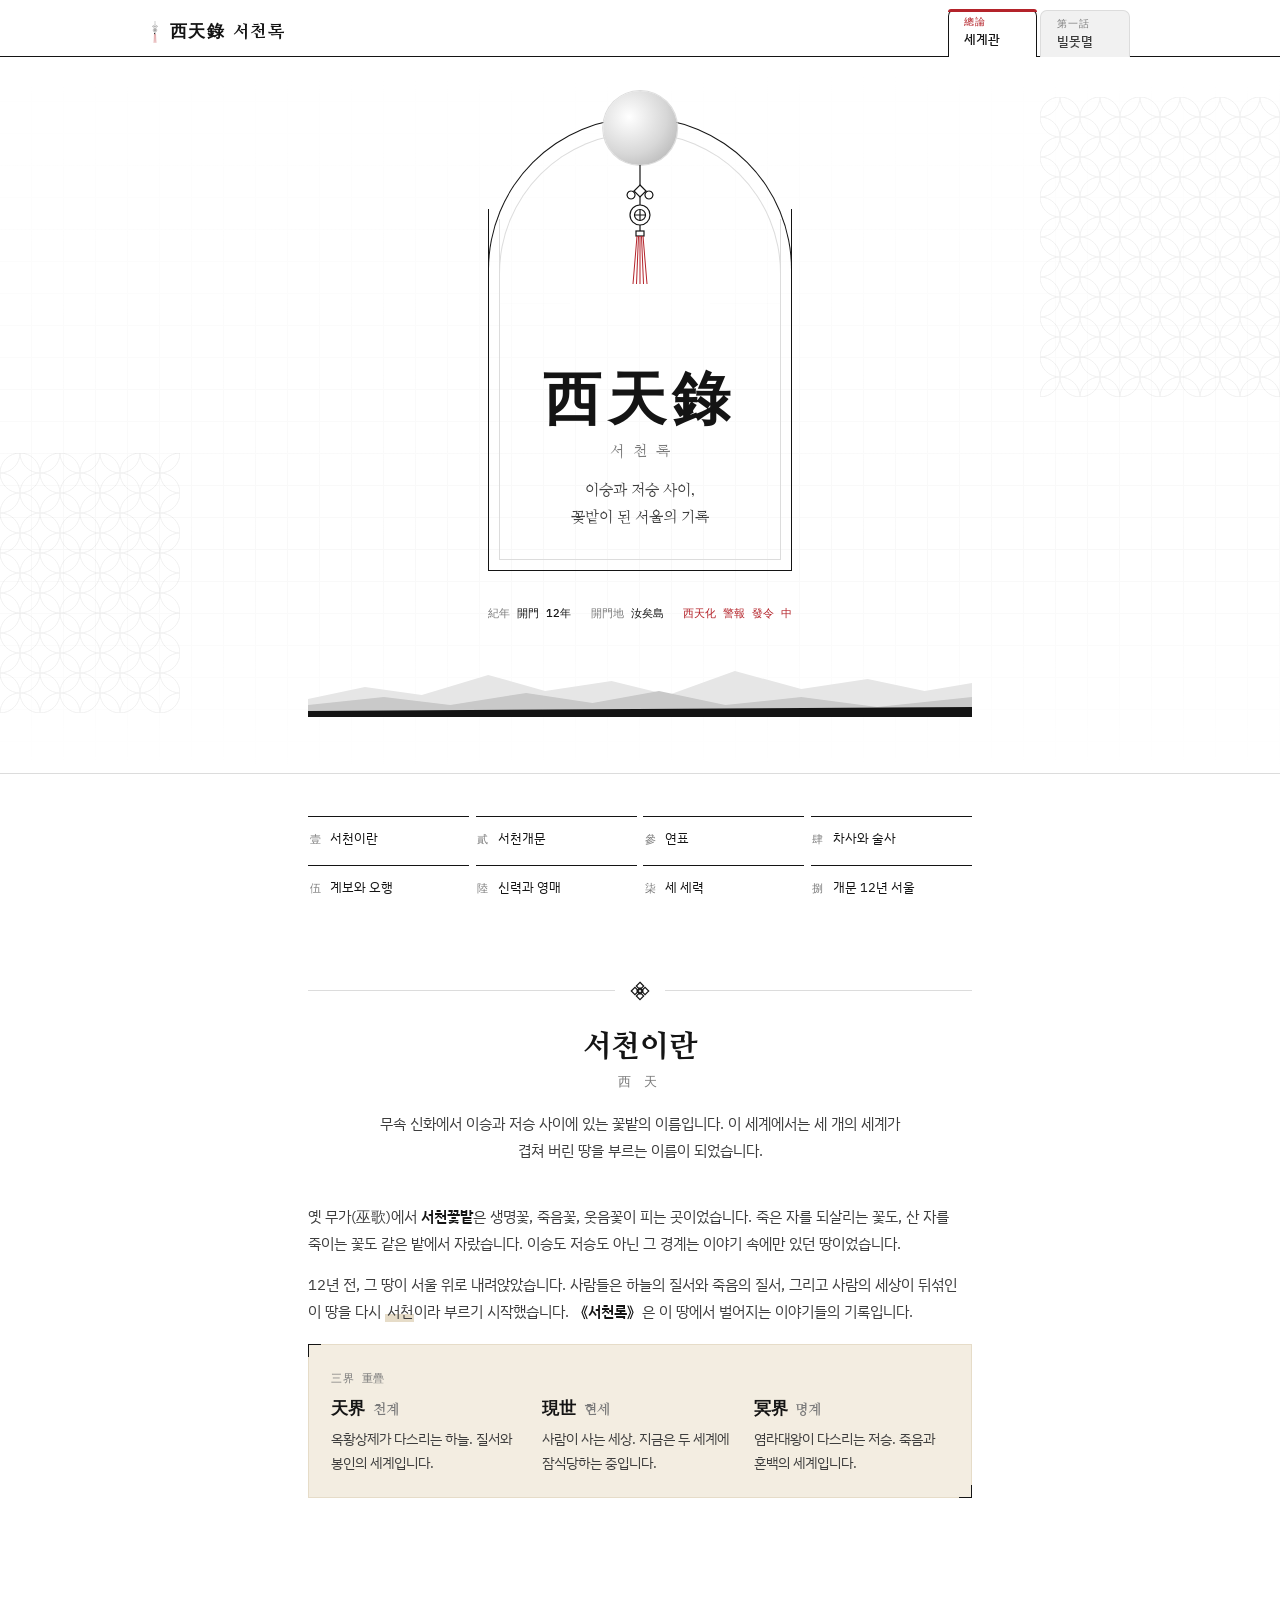
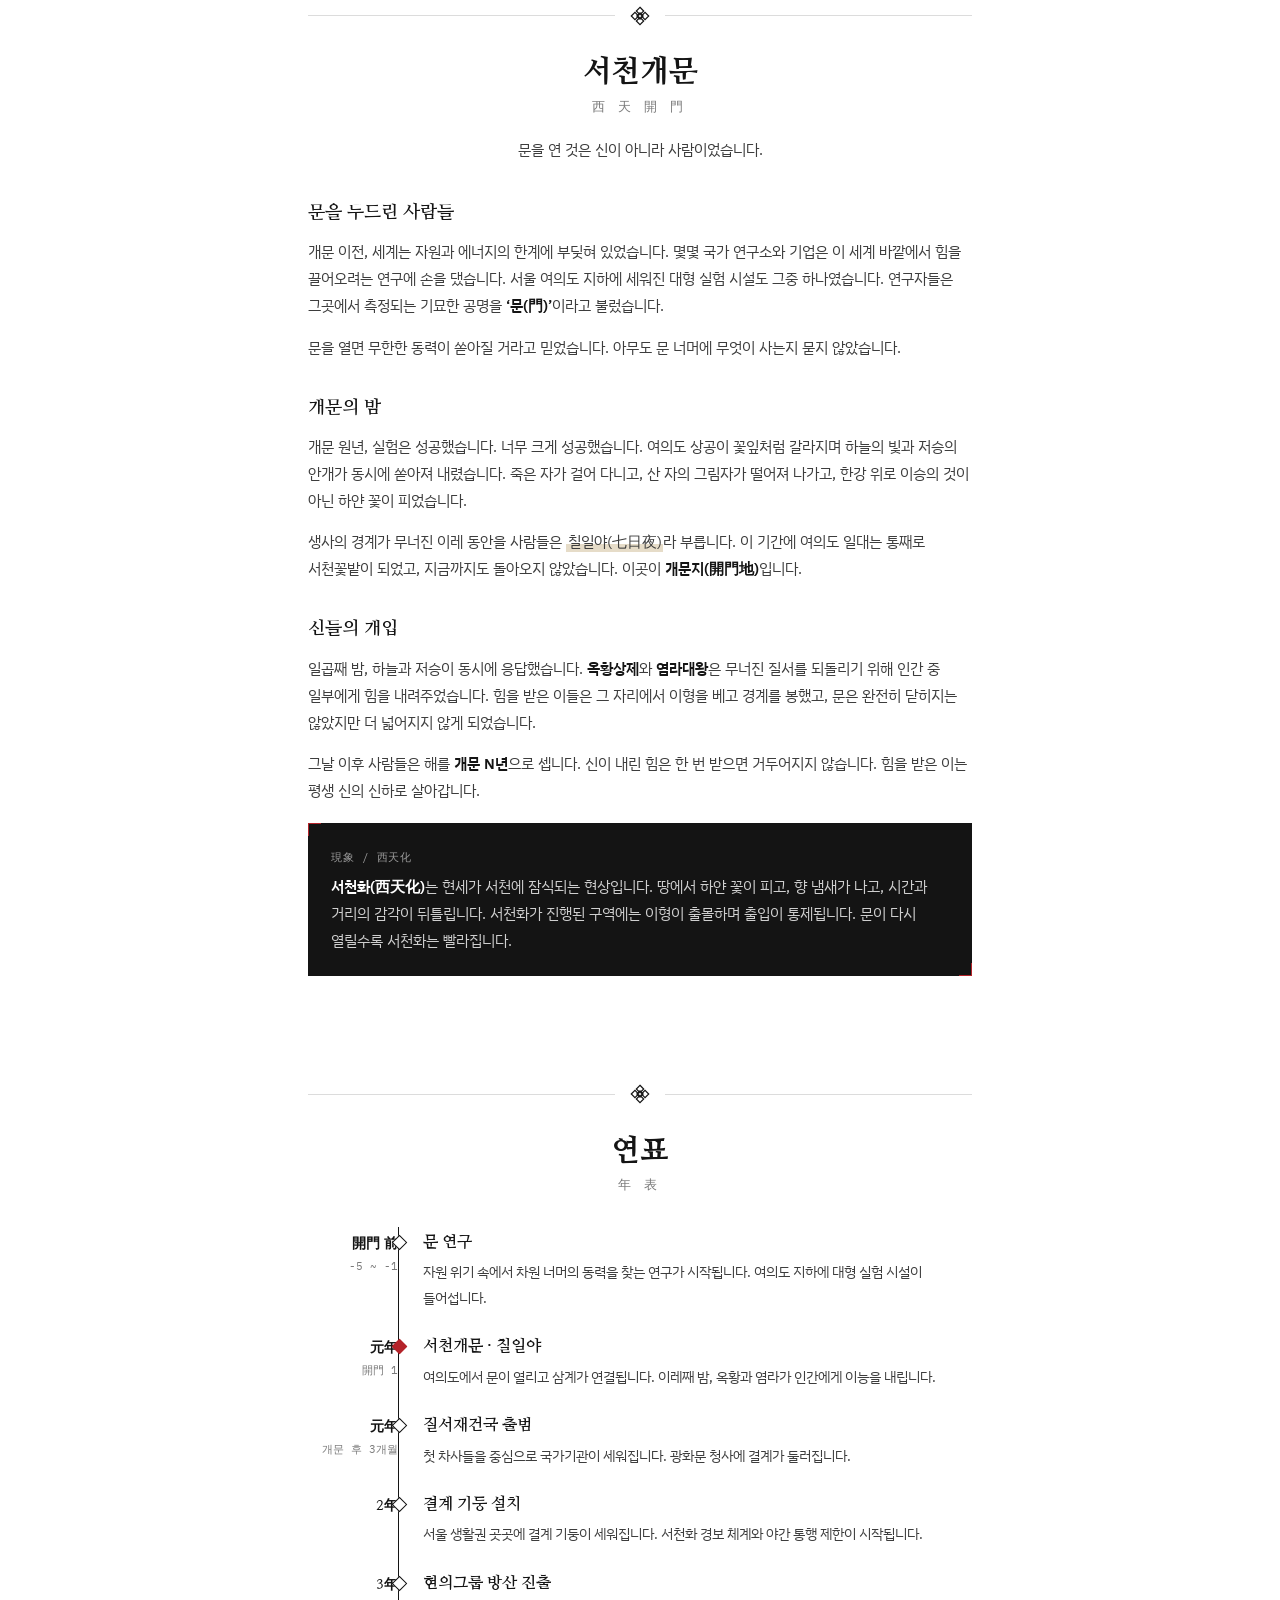
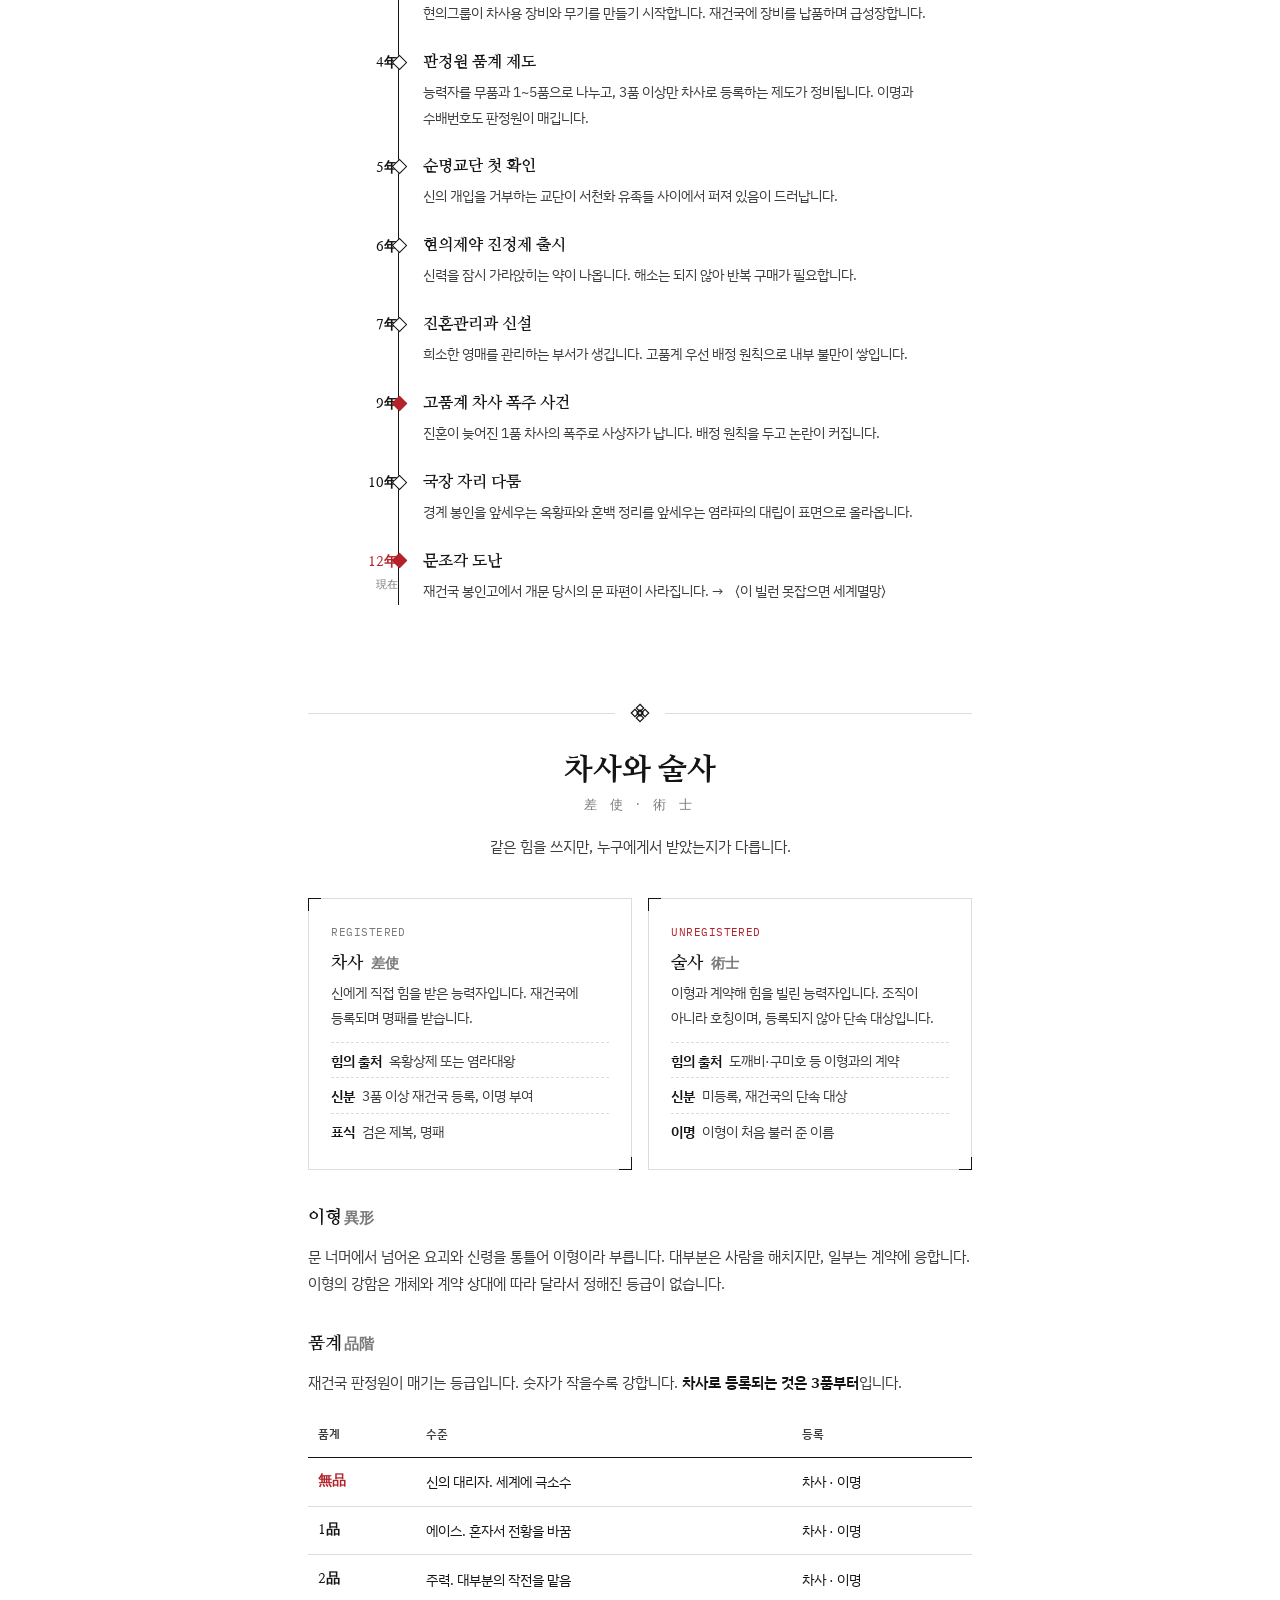
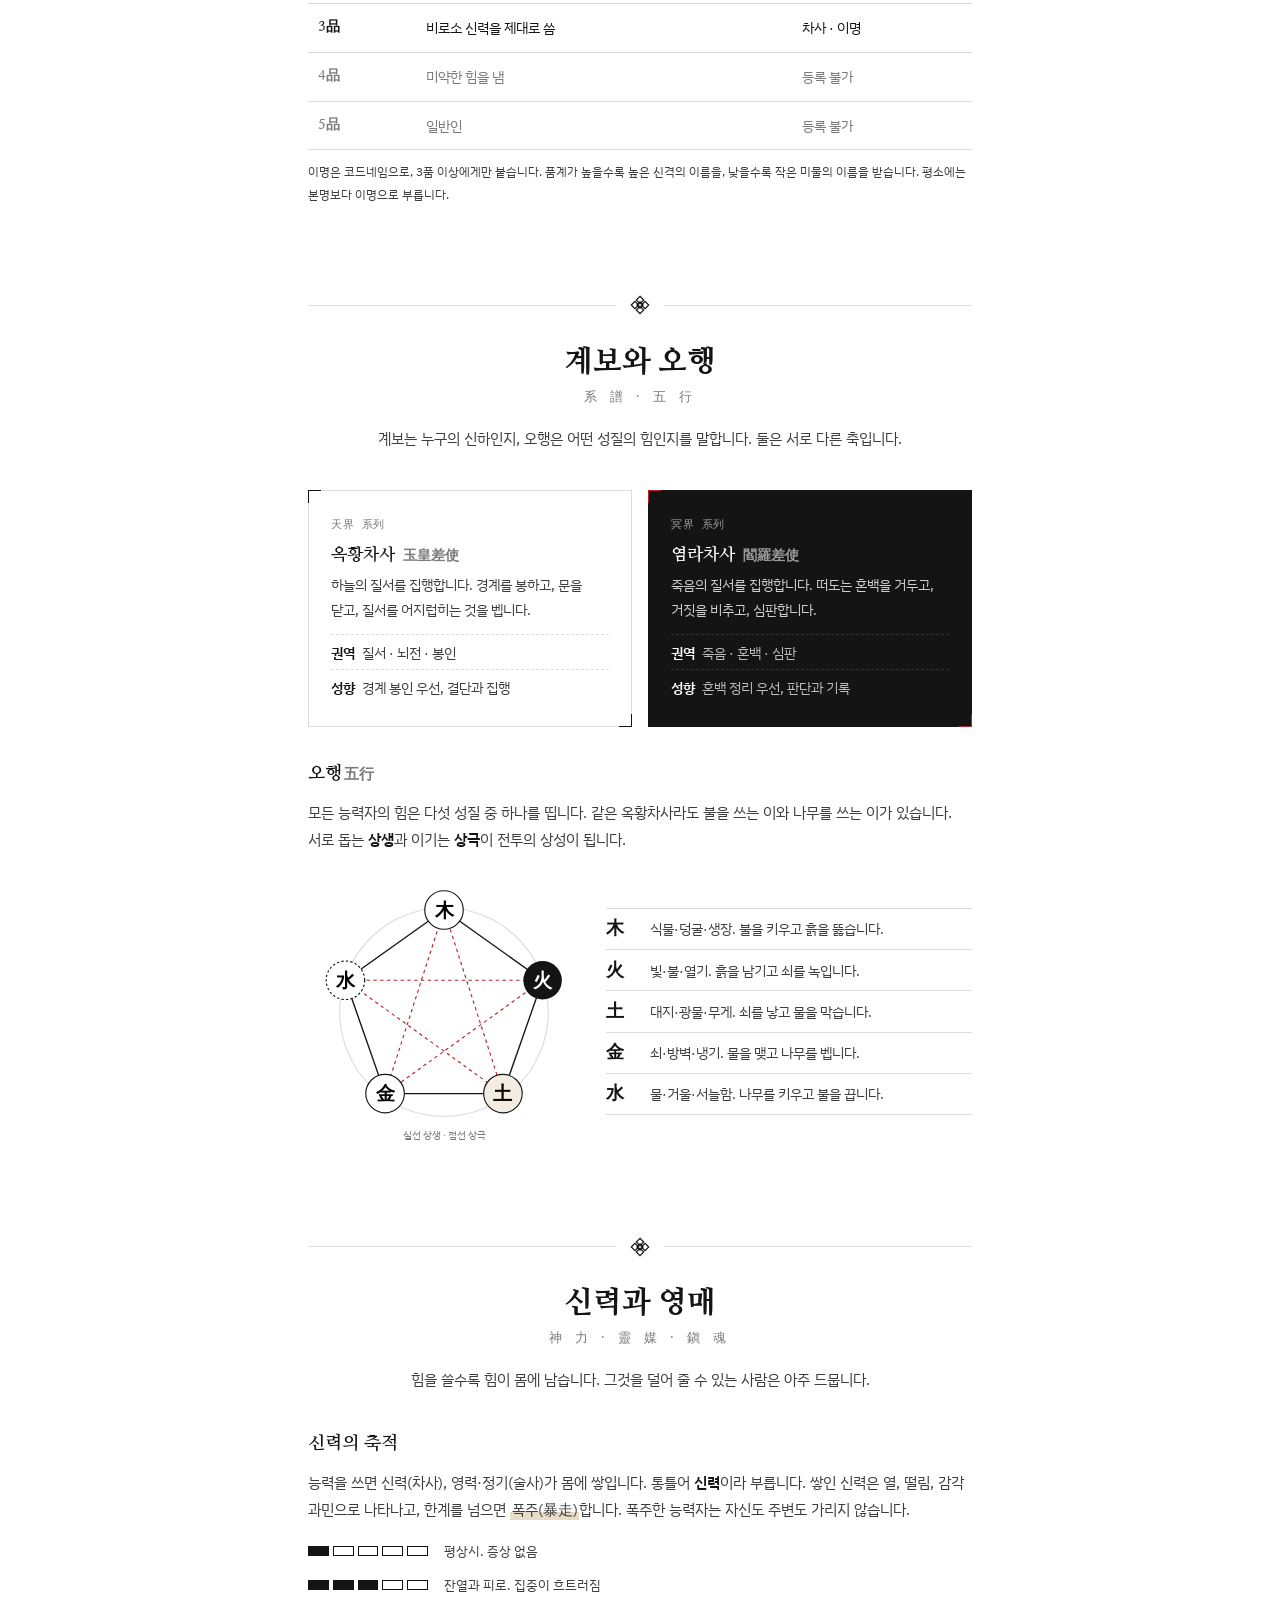
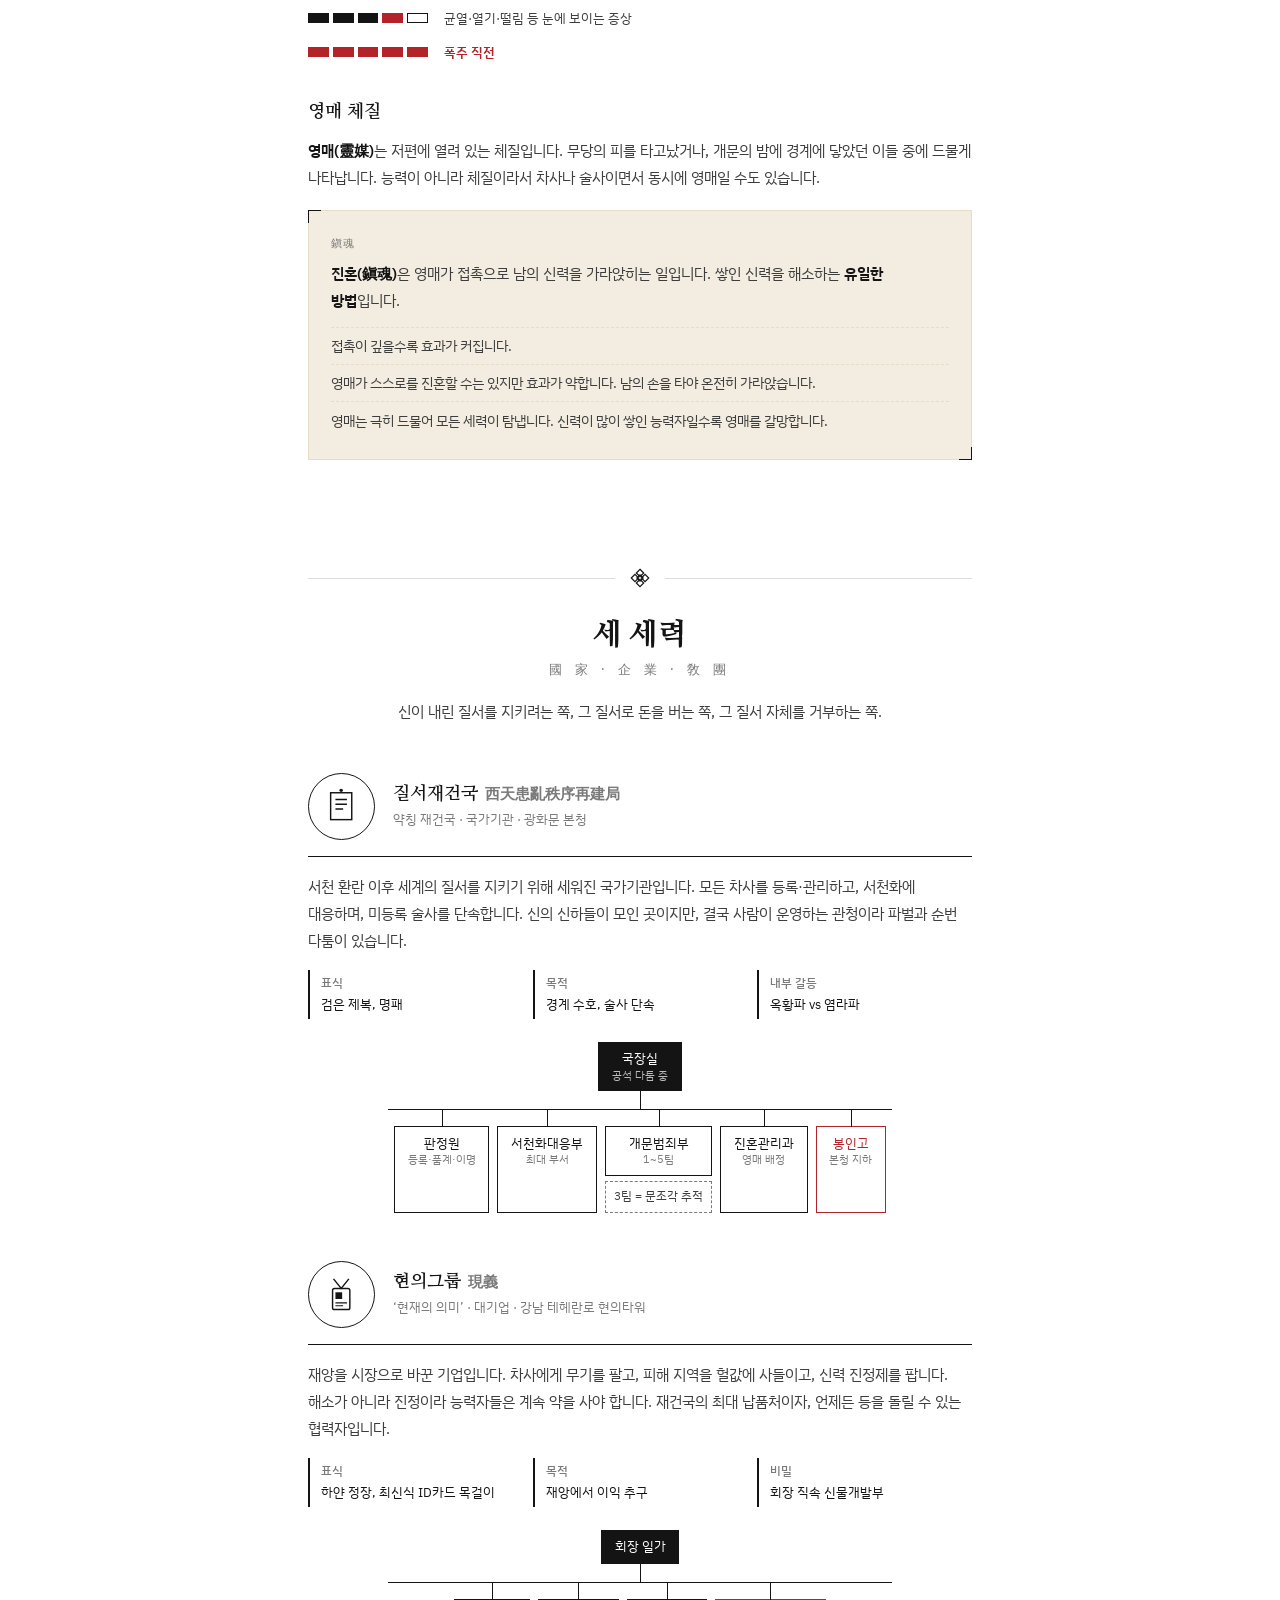
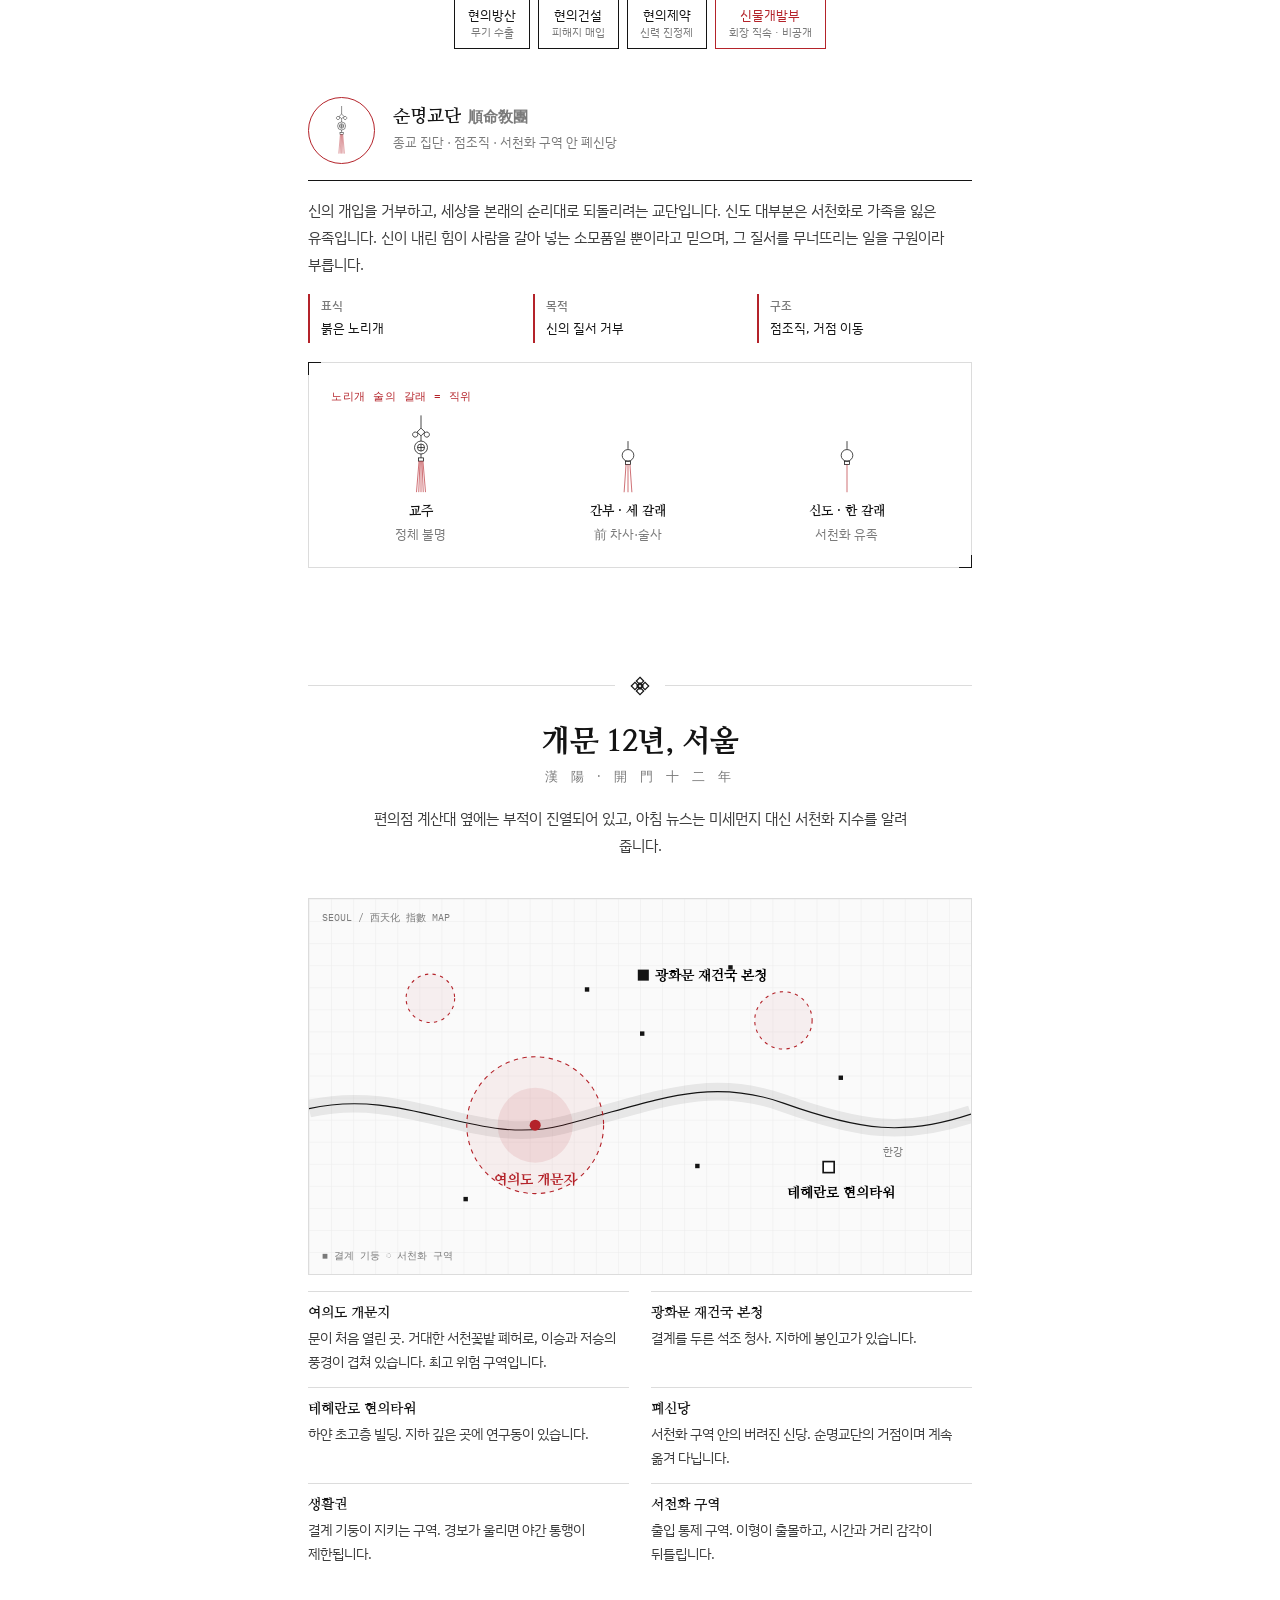
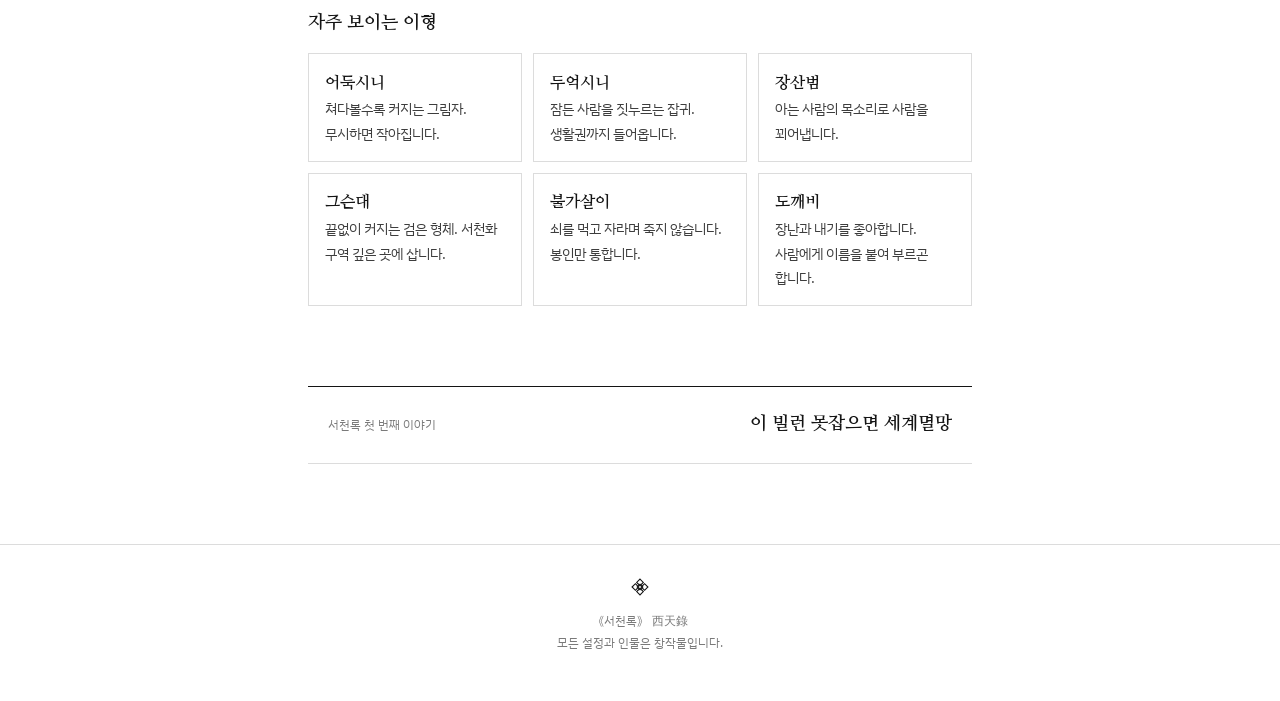
==== index.html @ 6a6efa3e "Add files via upload" ====
<!DOCTYPE html>
<html lang="ko">
<head>
<meta charset="utf-8">
<meta name="viewport" content="width=device-width, initial-scale=1, viewport-fit=cover">
<title>서천록 西天錄 · 이 빌런 못잡으면 세계멸망</title>
<meta name="description" content="서천록 시리즈 세계관과 첫 이야기 〈이 빌런 못잡으면 세계멸망〉 안내 페이지">
<link rel="preconnect" href="https://fonts.googleapis.com">
<link rel="preconnect" href="https://fonts.gstatic.com" crossorigin>
<link href="https://fonts.googleapis.com/css2?family=Nanum+Myeongjo:wght@400;700;800&family=IBM+Plex+Sans+KR:wght@300;400;500;600&family=IBM+Plex+Mono:wght@400;500&display=swap" rel="stylesheet">
<link rel="stylesheet" href="css/style.css">
</head>
<body>

<!-- 재사용 심볼 -->
<svg width="0" height="0" style="position:absolute" aria-hidden="true">
  <defs>
    <!-- 매듭 (도래매듭 변형) -->
    <symbol id="knot" viewBox="0 0 24 24">
      <g fill="none" stroke="currentColor" stroke-width="1.3">
        <path d="M12 2.5 L16 6.5 L12 10.5 L8 6.5 Z"/>
        <path d="M12 13.5 L16 17.5 L12 21.5 L8 17.5 Z"/>
        <path d="M2.5 12 L6.5 8 L10.5 12 L6.5 16 Z"/>
        <path d="M13.5 12 L17.5 8 L21.5 12 L17.5 16 Z"/>
        <rect x="9.6" y="9.6" width="4.8" height="4.8" transform="rotate(45 12 12)"/>
      </g>
    </symbol>
    <!-- 노리개: 끈-매듭-패물-술 -->
    <symbol id="norigae" viewBox="0 0 34 120">
      <g fill="none" stroke="currentColor" stroke-width="1.2">
        <line x1="17" y1="0" x2="17" y2="20"/>
        <path d="M17 20 L23 26 L17 32 L11 26 Z"/>
        <path d="M17 26 m-9 0 a4 4 0 1 0 0.1 0" />
        <path d="M17 26 m9 0 a4 4 0 1 1 -0.1 0" />
        <line x1="17" y1="32" x2="17" y2="40"/>
        <circle cx="17" cy="50" r="10"/>
        <circle cx="17" cy="50" r="5.5"/>
        <path d="M17 44.5 v11 M11.5 50 h11"/>
        <line x1="17" y1="60" x2="17" y2="66"/>
        <rect x="13" y="66" width="8" height="5"/>
      </g>
      <g stroke="#b4232a" stroke-width="1">
        <line x1="14" y1="71" x2="10" y2="119"/>
        <line x1="15.5" y1="71" x2="13.5" y2="119"/>
        <line x1="17" y1="71" x2="17" y2="119"/>
        <line x1="18.5" y1="71" x2="20.5" y2="119"/>
        <line x1="20" y1="71" x2="24" y2="119"/>
      </g>
    </symbol>
    <!-- 칠보문 -->
    <pattern id="chilbo" width="40" height="40" patternUnits="userSpaceOnUse">
      <g fill="none" stroke="currentColor" stroke-width="1">
        <circle cx="0" cy="0" r="20"/><circle cx="40" cy="0" r="20"/>
        <circle cx="0" cy="40" r="20"/><circle cx="40" cy="40" r="20"/>
        <circle cx="20" cy="20" r="20"/>
      </g>
    </pattern>
  </defs>
</svg>

<header class="top">
  <div class="top-in">
    <a class="brand" href="#world"><svg aria-hidden="true"><use href="#norigae"/></svg>西天錄 <span>서천록</span></a>
    <div class="tabbar" id="tabbar">
      <button type="button" class="tab-arrow ta-prev" aria-label="이전 탭 보기"></button>
      <nav class="tabs" id="tabs" aria-label="페이지"><!-- 페이지의 data-tab 속성으로 자동 생성 --></nav>
      <button type="button" class="tab-arrow ta-next" aria-label="다음 탭 보기"></button>
    </div>
  </div>
</header>

<!--
  ▣ 새 작품 페이지 추가 방법
  1. 아래 <main class="page"> 하나를 통째로 복사해 마지막 </main> 뒤에 붙입니다.
  2. data-tab=영문 짧은 이름(주소 #뒤에 붙음), data-label=탭 제목, data-kicker=탭 위 작은 글씨, data-title=브라우저 탭 제목
  3. 그 안의 섹션 id는 다른 페이지와 겹치지 않게 짓습니다. (예: 두 번째 작품이면 d-case, d-cast …)
  탭 버튼과 이동은 자동으로 만들어집니다. 탭이 많아지면 가로로 밀어서 볼 수 있습니다.
-->

<!-- ═════════════════════ 1. 서천록 세계관 ═════════════════════ -->
<main id="page-world" class="page" data-tab="world" data-label="세계관" data-kicker="總論" data-title="서천록 西天錄 · 세계관">

<div class="hero">
  <svg class="motif" style="right:-60px;top:40px;width:300px;height:300px" aria-hidden="true"><rect width="300" height="300" fill="url(#chilbo)"/></svg>
  <svg class="motif" style="left:-80px;bottom:60px;width:260px;height:260px" aria-hidden="true"><rect width="260" height="260" fill="url(#chilbo)"/></svg>
  <div class="hero-in">
    <div class="arch-wrap">
      <div class="arch">
        <div class="arch-inner" aria-hidden="true"></div>
        <div class="moon" aria-hidden="true"></div>
        <svg class="norigae-hang" aria-hidden="true"><use href="#norigae"/></svg>
        <h1>西天錄<small>서천록</small></h1>
        <p class="sub">이승과 저승 사이,<br>꽃밭이 된 서울의 기록</p>
      </div>
    </div>
    <div class="readout" aria-label="현재 상태">
      <span>紀年 <b>開門 12年</b></span>
      <span>開門地 <b>汝矣島</b></span>
      <span class="warn">西天化 警報 發令 中</span>
    </div>
    <svg class="mount" viewBox="0 0 700 56" preserveAspectRatio="none" aria-hidden="true">
      <path d="M0 56 L0 38 L60 26 L120 34 L190 14 L250 30 L320 20 L380 34 L450 10 L520 28 L590 18 L650 30 L700 22 L700 56 Z" fill="#e6e6e6"/>
      <path d="M0 56 L0 44 L80 36 L150 44 L230 32 L300 42 L370 30 L440 44 L520 36 L600 46 L700 36 L700 56 Z" fill="#c9c9c9"/>
      <path d="M0 56 L0 50 L700 46 L700 56 Z" fill="#141414"/>
    </svg>
  </div>
</div>

<div class="wrap">
  <nav class="toc" aria-label="세계관 목차">
    <a href="#w-seocheon"><span>壹</span>서천이란</a>
    <a href="#w-gaemun"><span>貳</span>서천개문</a>
    <a href="#w-timeline"><span>參</span>연표</a>
    <a href="#w-power"><span>肆</span>차사와 술사</a>
    <a href="#w-line"><span>伍</span>계보와 오행</a>
    <a href="#w-medium"><span>陸</span>신력과 영매</a>
    <a href="#w-faction"><span>柒</span>세 세력</a>
    <a href="#w-seoul"><span>捌</span>개문 12년 서울</a>
  </nav>

  <!-- 서천 -->
  <section class="blk prose" id="w-seocheon">
    <div class="knot"><svg aria-hidden="true"><use href="#knot"/></svg></div>
    <h2>서천이란<span class="han">西 天</span></h2>
    <p class="lead">무속 신화에서 이승과 저승 사이에 있는 꽃밭의 이름입니다. 이 세계에서는 세 개의 세계가 겹쳐 버린 땅을 부르는 이름이 되었습니다.</p>
    <p>옛 무가(巫歌)에서 <strong>서천꽃밭</strong>은 생명꽃, 죽음꽃, 웃음꽃이 피는 곳이었습니다. 죽은 자를 되살리는 꽃도, 산 자를 죽이는 꽃도 같은 밭에서 자랐습니다. 이승도 저승도 아닌 그 경계는 이야기 속에만 있던 땅이었습니다.</p>
    <p>12년 전, 그 땅이 서울 위로 내려앉았습니다. 사람들은 하늘의 질서와 죽음의 질서, 그리고 사람의 세상이 뒤섞인 이 땅을 다시 <mark>서천</mark>이라 부르기 시작했습니다. <strong>《서천록》</strong>은 이 땅에서 벌어지는 이야기들의 기록입니다.</p>

    <div class="panel ivory">
      <span class="tag">三界 重疊</span>
      <div class="duo" style="grid-template-columns:repeat(3,minmax(0,1fr));margin-top:.4rem">
        <div><h4>天界 <span class="han-s">천계</span></h4><p style="font-size:.85rem">옥황상제가 다스리는 하늘. 질서와 봉인의 세계입니다.</p></div>
        <div><h4>現世 <span class="han-s">현세</span></h4><p style="font-size:.85rem">사람이 사는 세상. 지금은 두 세계에 잠식당하는 중입니다.</p></div>
        <div><h4>冥界 <span class="han-s">명계</span></h4><p style="font-size:.85rem">염라대왕이 다스리는 저승. 죽음과 혼백의 세계입니다.</p></div>
      </div>
    </div>
  </section>

  <!-- 서천개문 -->
  <section class="blk prose" id="w-gaemun">
    <div class="knot"><svg aria-hidden="true"><use href="#knot"/></svg></div>
    <h2>서천개문<span class="han">西 天 開 門</span></h2>
    <p class="lead">문을 연 것은 신이 아니라 사람이었습니다.</p>

    <h3>문을 두드린 사람들</h3>
    <p>개문 이전, 세계는 자원과 에너지의 한계에 부딪혀 있었습니다. 몇몇 국가 연구소와 기업은 이 세계 바깥에서 힘을 끌어오려는 연구에 손을 댔습니다. 서울 여의도 지하에 세워진 대형 실험 시설도 그중 하나였습니다. 연구자들은 그곳에서 측정되는 기묘한 공명을 <strong>‘문(門)’</strong>이라고 불렀습니다.</p>
    <p>문을 열면 무한한 동력이 쏟아질 거라고 믿었습니다. 아무도 문 너머에 무엇이 사는지 묻지 않았습니다.</p>

    <h3>개문의 밤</h3>
    <p>개문 원년, 실험은 성공했습니다. 너무 크게 성공했습니다. 여의도 상공이 꽃잎처럼 갈라지며 하늘의 빛과 저승의 안개가 동시에 쏟아져 내렸습니다. 죽은 자가 걸어 다니고, 산 자의 그림자가 떨어져 나가고, 한강 위로 이승의 것이 아닌 하얀 꽃이 피었습니다.</p>
    <p>생사의 경계가 무너진 이레 동안을 사람들은 <mark>칠일야(七日夜)</mark>라 부릅니다. 이 기간에 여의도 일대는 통째로 서천꽃밭이 되었고, 지금까지도 돌아오지 않았습니다. 이곳이 <strong>개문지(開門地)</strong>입니다.</p>

    <h3>신들의 개입</h3>
    <p>일곱째 밤, 하늘과 저승이 동시에 응답했습니다. <strong>옥황상제</strong>와 <strong>염라대왕</strong>은 무너진 질서를 되돌리기 위해 인간 중 일부에게 힘을 내려주었습니다. 힘을 받은 이들은 그 자리에서 이형을 베고 경계를 봉했고, 문은 완전히 닫히지는 않았지만 더 넓어지지 않게 되었습니다.</p>
    <p>그날 이후 사람들은 해를 <strong>개문 N년</strong>으로 셉니다. 신이 내린 힘은 한 번 받으면 거두어지지 않습니다. 힘을 받은 이는 평생 신의 신하로 살아갑니다.</p>

    <div class="panel dark">
      <span class="tag">現象 / 西天化</span>
      <p><strong>서천화(西天化)</strong>는 현세가 서천에 잠식되는 현상입니다. 땅에서 하얀 꽃이 피고, 향 냄새가 나고, 시간과 거리의 감각이 뒤틀립니다. 서천화가 진행된 구역에는 이형이 출몰하며 출입이 통제됩니다. 문이 다시 열릴수록 서천화는 빨라집니다.</p>
    </div>
  </section>

  <!-- 연표 -->
  <section class="blk" id="w-timeline">
    <div class="knot"><svg aria-hidden="true"><use href="#knot"/></svg></div>
    <h2>연표<span class="han">年 表</span></h2>
    <ol class="tl">
      <li><div class="yr">開門 前<small>-5 ~ -1</small></div><div class="ev"><strong>문 연구</strong><p>자원 위기 속에서 차원 너머의 동력을 찾는 연구가 시작됩니다. 여의도 지하에 대형 실험 시설이 들어섭니다.</p></div></li>
      <li class="hot"><div class="yr">元年<small>開門 1</small></div><div class="ev"><strong>서천개문 · 칠일야</strong><p>여의도에서 문이 열리고 삼계가 연결됩니다. 이레째 밤, 옥황과 염라가 인간에게 이능을 내립니다.</p></div></li>
      <li><div class="yr">元年<small>개문 후 3개월</small></div><div class="ev"><strong>질서재건국 출범</strong><p>첫 차사들을 중심으로 국가기관이 세워집니다. 광화문 청사에 결계가 둘러집니다.</p></div></li>
      <li><div class="yr">2年</div><div class="ev"><strong>결계 기둥 설치</strong><p>서울 생활권 곳곳에 결계 기둥이 세워집니다. 서천화 경보 체계와 야간 통행 제한이 시작됩니다.</p></div></li>
      <li><div class="yr">3年</div><div class="ev"><strong>현의그룹 방산 진출</strong><p>현의그룹이 차사용 장비와 무기를 만들기 시작합니다. 재건국에 장비를 납품하며 급성장합니다.</p></div></li>
      <li><div class="yr">4年</div><div class="ev"><strong>판정원 품계 제도</strong><p>능력자를 무품과 1~5품으로 나누고, 3품 이상만 차사로 등록하는 제도가 정비됩니다. 이명과 수배번호도 판정원이 매깁니다.</p></div></li>
      <li><div class="yr">5年</div><div class="ev"><strong>순명교단 첫 확인</strong><p>신의 개입을 거부하는 교단이 서천화 유족들 사이에서 퍼져 있음이 드러납니다.</p></div></li>
      <li><div class="yr">6年</div><div class="ev"><strong>현의제약 진정제 출시</strong><p>신력을 잠시 가라앉히는 약이 나옵니다. 해소는 되지 않아 반복 구매가 필요합니다.</p></div></li>
      <li><div class="yr">7年</div><div class="ev"><strong>진혼관리과 신설</strong><p>희소한 영매를 관리하는 부서가 생깁니다. 고품계 우선 배정 원칙으로 내부 불만이 쌓입니다.</p></div></li>
      <li class="hot"><div class="yr">9年</div><div class="ev"><strong>고품계 차사 폭주 사건</strong><p>진혼이 늦어진 1품 차사의 폭주로 사상자가 납니다. 배정 원칙을 두고 논란이 커집니다.</p></div></li>
      <li><div class="yr">10年</div><div class="ev"><strong>국장 자리 다툼</strong><p>경계 봉인을 앞세우는 옥황파와 혼백 정리를 앞세우는 염라파의 대립이 표면으로 올라옵니다.</p></div></li>
      <li class="hot now"><div class="yr">12年<small>現在</small></div><div class="ev"><strong>문조각 도난</strong><p>재건국 봉인고에서 개문 당시의 문 파편이 사라집니다. → 〈이 빌런 못잡으면 세계멸망〉</p></div></li>
    </ol>
  </section>

  <!-- 차사와 술사 -->
  <section class="blk prose" id="w-power">
    <div class="knot"><svg aria-hidden="true"><use href="#knot"/></svg></div>
    <h2>차사와 술사<span class="han">差 使 · 術 士</span></h2>
    <p class="lead">같은 힘을 쓰지만, 누구에게서 받았는지가 다릅니다.</p>

    <div class="duo">
      <div class="panel">
        <span class="tag">REGISTERED</span>
        <h4>차사 <span class="han-s">差使</span></h4>
        <p style="font-size:.86rem">신에게 직접 힘을 받은 능력자입니다. 재건국에 등록되며 명패를 받습니다.</p>
        <ul>
          <li><b>힘의 출처</b>옥황상제 또는 염라대왕</li>
          <li><b>신분</b>3품 이상 재건국 등록, 이명 부여</li>
          <li><b>표식</b>검은 제복, 명패</li>
        </ul>
      </div>
      <div class="panel">
        <span class="tag" style="color:var(--red)">UNREGISTERED</span>
        <h4>술사 <span class="han-s">術士</span></h4>
        <p style="font-size:.86rem">이형과 계약해 힘을 빌린 능력자입니다. 조직이 아니라 호칭이며, 등록되지 않아 단속 대상입니다.</p>
        <ul>
          <li><b>힘의 출처</b>도깨비·구미호 등 이형과의 계약</li>
          <li><b>신분</b>미등록, 재건국의 단속 대상</li>
          <li><b>이명</b>이형이 처음 불러 준 이름</li>
        </ul>
      </div>
    </div>

    <h3>이형<span class="han-s">異形</span></h3>
    <p>문 너머에서 넘어온 요괴와 신령을 통틀어 이형이라 부릅니다. 대부분은 사람을 해치지만, 일부는 계약에 응합니다. 이형의 강함은 개체와 계약 상대에 따라 달라서 정해진 등급이 없습니다.</p>

    <h3>품계<span class="han-s">品階</span></h3>
    <p>재건국 판정원이 매기는 등급입니다. 숫자가 작을수록 강합니다. <strong>차사로 등록되는 것은 3품부터</strong>입니다.</p>
    <table class="tbl">
      <thead><tr><th>품계</th><th>수준</th><th>등록</th></tr></thead>
      <tbody>
        <tr class="top-rank"><td>無品</td><td>신의 대리자. 세계에 극소수</td><td>차사 · 이명</td></tr>
        <tr><td>1品</td><td>에이스. 혼자서 전황을 바꿈</td><td>차사 · 이명</td></tr>
        <tr><td>2品</td><td>주력. 대부분의 작전을 맡음</td><td>차사 · 이명</td></tr>
        <tr><td>3品</td><td>비로소 신력을 제대로 씀</td><td>차사 · 이명</td></tr>
        <tr class="dim"><td>4品</td><td>미약한 힘을 냄</td><td>등록 불가</td></tr>
        <tr class="dim"><td>5品</td><td>일반인</td><td>등록 불가</td></tr>
      </tbody>
    </table>
    <p class="hint">이명은 코드네임으로, 3품 이상에게만 붙습니다. 품계가 높을수록 높은 신격의 이름을, 낮을수록 작은 미물의 이름을 받습니다. 평소에는 본명보다 이명으로 부릅니다.</p>
  </section>

  <!-- 계보와 오행 -->
  <section class="blk prose" id="w-line">
    <div class="knot"><svg aria-hidden="true"><use href="#knot"/></svg></div>
    <h2>계보와 오행<span class="han">系 譜 · 五 行</span></h2>
    <p class="lead">계보는 누구의 신하인지, 오행은 어떤 성질의 힘인지를 말합니다. 둘은 서로 다른 축입니다.</p>

    <div class="duo">
      <div class="panel">
        <span class="tag">天界 系列</span>
        <h4>옥황차사 <span class="han-s">玉皇差使</span></h4>
        <p style="font-size:.86rem">하늘의 질서를 집행합니다. 경계를 봉하고, 문을 닫고, 질서를 어지럽히는 것을 벱니다.</p>
        <ul>
          <li><b>권역</b>질서 · 뇌전 · 봉인</li>
          <li><b>성향</b>경계 봉인 우선, 결단과 집행</li>
        </ul>
      </div>
      <div class="panel dark">
        <span class="tag">冥界 系列</span>
        <h4>염라차사 <span class="han-s">閻羅差使</span></h4>
        <p style="font-size:.86rem">죽음의 질서를 집행합니다. 떠도는 혼백을 거두고, 거짓을 비추고, 심판합니다.</p>
        <ul>
          <li><b>권역</b>죽음 · 혼백 · 심판</li>
          <li><b>성향</b>혼백 정리 우선, 판단과 기록</li>
        </ul>
      </div>
    </div>

    <h3>오행<span class="han-s">五行</span></h3>
    <p>모든 능력자의 힘은 다섯 성질 중 하나를 띱니다. 같은 옥황차사라도 불을 쓰는 이와 나무를 쓰는 이가 있습니다. 서로 돕는 <strong>상생</strong>과 이기는 <strong>상극</strong>이 전투의 상성이 됩니다.</p>
    <div class="wuxing">
      <svg viewBox="0 0 240 240" role="img" aria-label="오행 상생 상극 관계도. 바깥 실선은 상생, 안쪽 붉은 선은 상극">
        <circle cx="120" cy="120" r="92" fill="none" stroke="#dcdcdc"/>
        <!-- 상극 별 -->
        <path d="M120 30 L172 192 L33 92 L207 92 L68 192 Z" fill="none" stroke="#b4232a" stroke-width="1" stroke-dasharray="3 3"/>
        <!-- 상생 오각 -->
        <path d="M120 30 L207 92 L172 192 L68 192 L33 92 Z" fill="none" stroke="#141414" stroke-width="1.2"/>
        <g font-family="Nanum Myeongjo,serif" font-weight="800" font-size="17" text-anchor="middle">
          <circle cx="120" cy="30" r="17" fill="#fff" stroke="#141414"/><text x="120" y="36">木</text>
          <circle cx="207" cy="92" r="17" fill="#141414"/><text x="207" y="98" fill="#fff">火</text>
          <circle cx="172" cy="192" r="17" fill="#f3ede1" stroke="#141414"/><text x="172" y="198">土</text>
          <circle cx="68" cy="192" r="17" fill="#fff" stroke="#141414"/><text x="68" y="198">金</text>
          <circle cx="33" cy="92" r="17" fill="#fff" stroke="#141414" stroke-dasharray="2 2"/><text x="33" y="98">水</text>
        </g>
        <g font-family="IBM Plex Sans KR,sans-serif" font-size="9" fill="#7a7a7a" text-anchor="middle">
          <text x="120" y="232">실선 상생 · 점선 상극</text>
        </g>
      </svg>
      <ul class="wx-list">
        <li><b>木</b><span>식물·덩굴·생장. 불을 키우고 흙을 뚫습니다.</span></li>
        <li><b>火</b><span>빛·불·열기. 흙을 남기고 쇠를 녹입니다.</span></li>
        <li><b>土</b><span>대지·광물·무게. 쇠를 낳고 물을 막습니다.</span></li>
        <li><b>金</b><span>쇠·방벽·냉기. 물을 맺고 나무를 벱니다.</span></li>
        <li><b>水</b><span>물·거울·서늘함. 나무를 키우고 불을 끕니다.</span></li>
      </ul>
    </div>
  </section>

  <!-- 신력과 영매 -->
  <section class="blk prose" id="w-medium">
    <div class="knot"><svg aria-hidden="true"><use href="#knot"/></svg></div>
    <h2>신력과 영매<span class="han">神 力 · 靈 媒 · 鎭 魂</span></h2>
    <p class="lead">힘을 쓸수록 힘이 몸에 남습니다. 그것을 덜어 줄 수 있는 사람은 아주 드뭅니다.</p>

    <h3>신력의 축적</h3>
    <p>능력을 쓰면 신력(차사), 영력·정기(술사)가 몸에 쌓입니다. 통틀어 <strong>신력</strong>이라 부릅니다. 쌓인 신력은 열, 떨림, 감각 과민으로 나타나고, 한계를 넘으면 <mark>폭주(暴走)</mark>합니다. 폭주한 능력자는 자신도 주변도 가리지 않습니다.</p>
    <div class="gauge-rows" aria-label="신력 단계">
      <div class="gauge-row"><div class="gauge"><i class="on"></i><i></i><i></i><i></i><i></i></div><p>평상시. 증상 없음</p></div>
      <div class="gauge-row"><div class="gauge"><i class="on"></i><i class="on"></i><i class="on"></i><i></i><i></i></div><p>잔열과 피로. 집중이 흐트러짐</p></div>
      <div class="gauge-row"><div class="gauge"><i class="on"></i><i class="on"></i><i class="on"></i><i class="hot"></i><i></i></div><p>균열·열기·떨림 등 눈에 보이는 증상</p></div>
      <div class="gauge-row"><div class="gauge"><i class="hot"></i><i class="hot"></i><i class="hot"></i><i class="hot"></i><i class="hot"></i></div><p><strong style="color:var(--red)">폭주 직전</strong></p></div>
    </div>

    <h3>영매 체질</h3>
    <p><strong>영매(靈媒)</strong>는 저편에 열려 있는 체질입니다. 무당의 피를 타고났거나, 개문의 밤에 경계에 닿았던 이들 중에 드물게 나타납니다. 능력이 아니라 체질이라서 차사나 술사이면서 동시에 영매일 수도 있습니다.</p>

    <div class="panel ivory">
      <span class="tag">鎭魂</span>
      <p><strong>진혼(鎭魂)</strong>은 영매가 접촉으로 남의 신력을 가라앉히는 일입니다. 쌓인 신력을 해소하는 <strong>유일한 방법</strong>입니다.</p>
      <ul style="list-style:none;margin-top:.8rem;font-size:.87rem;color:var(--ink-2)">
        <li style="padding:.35rem 0;border-top:1px dashed var(--ivory-2)">접촉이 깊을수록 효과가 커집니다.</li>
        <li style="padding:.35rem 0;border-top:1px dashed var(--ivory-2)">영매가 스스로를 진혼할 수는 있지만 효과가 약합니다. 남의 손을 타야 온전히 가라앉습니다.</li>
        <li style="padding:.35rem 0;border-top:1px dashed var(--ivory-2)">영매는 극히 드물어 모든 세력이 탐냅니다. 신력이 많이 쌓인 능력자일수록 영매를 갈망합니다.</li>
      </ul>
    </div>
  </section>

  <!-- 세력 -->
  <section class="blk prose" id="w-faction">
    <div class="knot"><svg aria-hidden="true"><use href="#knot"/></svg></div>
    <h2>세 세력<span class="han">國 家 · 企 業 · 敎 團</span></h2>
    <p class="lead">신이 내린 질서를 지키려는 쪽, 그 질서로 돈을 버는 쪽, 그 질서 자체를 거부하는 쪽.</p>

    <!-- 재건국 -->
    <div class="faction">
      <div class="faction-head">
        <div class="emblem" aria-hidden="true"><svg viewBox="0 0 40 40"><rect x="9" y="6" width="22" height="28" fill="none" stroke="#141414" stroke-width="1.5"/><path d="M14 13h12M14 18h12M14 23h8" stroke="#141414" stroke-width="1.5"/><circle cx="20" cy="3.5" r="1.8" fill="#141414"/></svg></div>
        <div><h3>질서재건국 <span class="han-s">西天患亂秩序再建局</span></h3><p>약칭 재건국 · 국가기관 · 광화문 본청</p></div>
      </div>
      <p style="margin-top:1rem">서천 환란 이후 세계의 질서를 지키기 위해 세워진 국가기관입니다. 모든 차사를 등록·관리하고, 서천화에 대응하며, 미등록 술사를 단속합니다. 신의 신하들이 모인 곳이지만, 결국 사람이 운영하는 관청이라 파벌과 순번 다툼이 있습니다.</p>
      <div class="facts">
        <div><b>표식</b>검은 제복, 명패</div>
        <div><b>목적</b>경계 수호, 술사 단속</div>
        <div><b>내부 갈등</b>옥황파 vs 염라파</div>
      </div>
      <div class="org" aria-label="재건국 조직도">
        <div class="node main">국장실<small>공석 다툼 중</small></div>
        <div class="stem"></div>
        <div class="row">
          <div class="node">판정원<small>등록·품계·이명</small></div>
          <div class="node">서천화대응부<small>최대 부서</small></div>
          <div class="col"><div class="node">개문범죄부<small>1~5팀</small></div><span class="sub">3팀 = 문조각 추적</span></div>
          <div class="node">진혼관리과<small>영매 배정</small></div>
          <div class="node redn">봉인고<small>본청 지하</small></div>
        </div>
      </div>
    </div>

    <!-- 현의 -->
    <div class="faction">
      <div class="faction-head">
        <div class="emblem" aria-hidden="true"><svg viewBox="0 0 40 40"><path d="M12 4 L20 14 L28 4" fill="none" stroke="#141414" stroke-width="1.5"/><rect x="11" y="14" width="18" height="22" rx="2" fill="none" stroke="#141414" stroke-width="1.5"/><rect x="14" y="18" width="7" height="7" fill="#141414"/><path d="M14 29h12M14 32h8" stroke="#141414" stroke-width="1.2"/></svg></div>
        <div><h3>현의그룹 <span class="han-s">現義</span></h3><p>‘현재의 의미’ · 대기업 · 강남 테헤란로 현의타워</p></div>
      </div>
      <p style="margin-top:1rem">재앙을 시장으로 바꾼 기업입니다. 차사에게 무기를 팔고, 피해 지역을 헐값에 사들이고, 신력 진정제를 팝니다. 해소가 아니라 진정이라 능력자들은 계속 약을 사야 합니다. 재건국의 최대 납품처이자, 언제든 등을 돌릴 수 있는 협력자입니다.</p>
      <div class="facts">
        <div><b>표식</b>하얀 정장, 최신식 ID카드 목걸이</div>
        <div><b>목적</b>재앙에서 이익 추구</div>
        <div><b>비밀</b>회장 직속 신물개발부</div>
      </div>
      <div class="org" aria-label="현의그룹 조직도">
        <div class="node main">회장 일가</div>
        <div class="stem"></div>
        <div class="row">
          <div class="node">현의방산<small>무기 수출</small></div>
          <div class="node">현의건설<small>피해지 매입</small></div>
          <div class="node">현의제약<small>신력 진정제</small></div>
          <div class="node redn">신물개발부<small>회장 직속 · 비공개</small></div>
        </div>
      </div>
    </div>

    <!-- 순명교단 -->
    <div class="faction red">
      <div class="faction-head">
        <div class="emblem" style="border-color:var(--red)" aria-hidden="true"><svg viewBox="0 0 34 120" style="height:3rem;width:1.2rem;color:#141414"><use href="#norigae"/></svg></div>
        <div><h3>순명교단 <span class="han-s">順命敎團</span></h3><p>종교 집단 · 점조직 · 서천화 구역 안 폐신당</p></div>
      </div>
      <p style="margin-top:1rem">신의 개입을 거부하고, 세상을 본래의 순리대로 되돌리려는 교단입니다. 신도 대부분은 서천화로 가족을 잃은 유족입니다. 신이 내린 힘이 사람을 갈아 넣는 소모품일 뿐이라고 믿으며, 그 질서를 무너뜨리는 일을 구원이라 부릅니다.</p>
      <div class="facts">
        <div><b>표식</b>붉은 노리개</div>
        <div><b>목적</b>신의 질서 거부</div>
        <div><b>구조</b>점조직, 거점 이동</div>
      </div>
      <div class="panel" style="margin-top:1.2rem">
        <span class="tag" style="color:var(--red)">노리개 술의 갈래 = 직위</span>
        <div style="display:flex;justify-content:space-around;align-items:flex-end;gap:1rem;margin-top:.6rem;text-align:center;font-size:.8rem">
          <div><svg viewBox="0 0 34 120" style="width:22px;height:78px;margin:0 auto;color:#141414" aria-hidden="true"><use href="#norigae"/></svg><b style="display:block;margin-top:.4rem;font-family:var(--serif)">교주</b><span style="color:var(--mute)">정체 불명</span></div>
          <div><svg viewBox="0 0 34 80" style="width:22px;height:52px;margin:0 auto" aria-hidden="true"><g fill="none" stroke="#141414" stroke-width="1.2"><line x1="17" y1="0" x2="17" y2="12"/><circle cx="17" cy="22" r="9"/><rect x="13" y="31" width="8" height="5"/></g><g stroke="#b4232a"><line x1="14" y1="36" x2="11" y2="79"/><line x1="17" y1="36" x2="17" y2="79"/><line x1="20" y1="36" x2="23" y2="79"/></g></svg><b style="display:block;margin-top:.4rem;font-family:var(--serif)">간부 · 세 갈래</b><span style="color:var(--mute)">前 차사·술사</span></div>
          <div><svg viewBox="0 0 34 80" style="width:22px;height:52px;margin:0 auto" aria-hidden="true"><g fill="none" stroke="#141414" stroke-width="1.2"><line x1="17" y1="0" x2="17" y2="12"/><circle cx="17" cy="22" r="9"/><rect x="13" y="31" width="8" height="5"/></g><g stroke="#b4232a"><line x1="17" y1="36" x2="17" y2="79"/></g></svg><b style="display:block;margin-top:.4rem;font-family:var(--serif)">신도 · 한 갈래</b><span style="color:var(--mute)">서천화 유족</span></div>
        </div>
      </div>
    </div>
  </section>

  <!-- 서울 -->
  <section class="blk prose" id="w-seoul">
    <div class="knot"><svg aria-hidden="true"><use href="#knot"/></svg></div>
    <h2>개문 12년, 서울<span class="han">漢 陽 · 開 門 十 二 年</span></h2>
    <p class="lead">편의점 계산대 옆에는 부적이 진열되어 있고, 아침 뉴스는 미세먼지 대신 서천화 지수를 알려 줍니다.</p>
    <div class="map">
      <svg viewBox="0 0 600 340" role="img" aria-label="서울 주요 장소 약도. 한강 남쪽 여의도에 개문지, 북쪽 광화문에 재건국 본청, 남동쪽 테헤란로에 현의타워">
        <defs><pattern id="g" width="20" height="20" patternUnits="userSpaceOnUse"><path d="M20 0H0V20" fill="none" stroke="#ececec"/></pattern></defs>
        <rect width="600" height="340" fill="url(#g)"/>
        <path d="M0 190 C90 170 150 225 230 205 S360 160 430 185 S540 215 600 195" fill="none" stroke="#141414" stroke-width="16" stroke-opacity=".08"/>
        <path d="M0 190 C90 170 150 225 230 205 S360 160 430 185 S540 215 600 195" fill="none" stroke="#141414" stroke-width="1"/>
        <text x="520" y="232" font-size="10" fill="#7a7a7a" font-family="IBM Plex Sans KR">한강</text>
        <!-- 서천화 구역 -->
        <circle cx="205" cy="205" r="62" fill="#b4232a" fill-opacity=".06" stroke="#b4232a" stroke-dasharray="4 4"/>
        <circle cx="205" cy="205" r="34" fill="#b4232a" fill-opacity=".1"/>
        <circle cx="430" cy="110" r="26" fill="#b4232a" fill-opacity=".05" stroke="#b4232a" stroke-dasharray="3 4"/>
        <circle cx="110" cy="90" r="22" fill="#b4232a" fill-opacity=".05" stroke="#b4232a" stroke-dasharray="3 4"/>
        <!-- 결계 기둥 -->
        <g fill="#141414"><rect x="300" y="120" width="4" height="4"/><rect x="350" y="240" width="4" height="4"/><rect x="250" y="80" width="4" height="4"/><rect x="480" y="160" width="4" height="4"/><rect x="140" y="270" width="4" height="4"/><rect x="380" y="60" width="4" height="4"/></g>
        <!-- 지점 -->
        <g font-family="Nanum Myeongjo,serif" font-weight="800" font-size="13">
          <circle cx="205" cy="205" r="5" fill="#b4232a"/><text x="205" y="258" text-anchor="middle" fill="#b4232a">여의도 개문지</text>
          <rect x="298" y="64" width="10" height="10" fill="#141414"/><text x="314" y="73">광화문 재건국 본청</text>
          <rect x="466" y="238" width="10" height="10" fill="#fff" stroke="#141414" stroke-width="1.5"/><text x="482" y="270" text-anchor="middle">테헤란로 현의타워</text>
        </g>
        <g font-family="IBM Plex Mono,monospace" font-size="9" fill="#7a7a7a">
          <text x="12" y="20">SEOUL / 西天化 指數 MAP</text>
          <text x="12" y="326">■ 결계 기둥   ◌ 서천화 구역</text>
        </g>
      </svg>
    </div>
    <ul class="places">
      <li><b>여의도 개문지</b><span>문이 처음 열린 곳. 거대한 서천꽃밭 폐허로, 이승과 저승의 풍경이 겹쳐 있습니다. 최고 위험 구역입니다.</span></li>
      <li><b>광화문 재건국 본청</b><span>결계를 두른 석조 청사. 지하에 봉인고가 있습니다.</span></li>
      <li><b>테헤란로 현의타워</b><span>하얀 초고층 빌딩. 지하 깊은 곳에 연구동이 있습니다.</span></li>
      <li><b>폐신당</b><span>서천화 구역 안의 버려진 신당. 순명교단의 거점이며 계속 옮겨 다닙니다.</span></li>
      <li><b>생활권</b><span>결계 기둥이 지키는 구역. 경보가 울리면 야간 통행이 제한됩니다.</span></li>
      <li><b>서천화 구역</b><span>출입 통제 구역. 이형이 출몰하고, 시간과 거리 감각이 뒤틀립니다.</span></li>
    </ul>

    <h3>자주 보이는 이형</h3>
    <div class="yokai">
      <div><b>어둑시니</b><span>쳐다볼수록 커지는 그림자. 무시하면 작아집니다.</span></div>
      <div><b>두억시니</b><span>잠든 사람을 짓누르는 잡귀. 생활권까지 들어옵니다.</span></div>
      <div><b>장산범</b><span>아는 사람의 목소리로 사람을 꾀어냅니다.</span></div>
      <div><b>그슨대</b><span>끝없이 커지는 검은 형체. 서천화 구역 깊은 곳에 삽니다.</span></div>
      <div><b>불가살이</b><span>쇠를 먹고 자라며 죽지 않습니다. 봉인만 통합니다.</span></div>
      <div><b>도깨비</b><span>장난과 내기를 좋아합니다. 사람에게 이름을 붙여 부르곤 합니다.</span></div>
    </div>
  </section>

  <a class="next" href="#case"><span>서천록 첫 번째 이야기</span><b>이 빌런 못잡으면 세계멸망</b></a>
</div>
</main>

<!-- ═════════════════════ 2. 빌못멸 ═════════════════════ -->
<main id="page-case" class="page" hidden data-tab="case" data-label="빌못멸" data-kicker="第一話" data-title="이 빌런 못잡으면 세계멸망 · 서천록">

<div class="case-hero">
  <div class="scan" aria-hidden="true"></div>
  <svg class="norigae-side" aria-hidden="true"><use href="#norigae"/></svg>
  <div class="hero-in">
    <p class="series">西天錄 · 第一話</p>
    <h1><span>이 빌런 못잡으면</span><span>세계멸망</span></h1>
    <p class="abbr">약칭 빌못멸 · 開門 12年 11月 · 서울</p>
    <a class="play" id="playBtn" href="#" target="_blank" rel="noopener">[크랙] 플레이하기 (NSFW.ver)</a>
    <span class="play-note"></span>
  </div>
</div>

<div class="wrap">

  <!-- 사건 개요 -->
  <section class="blk prose" id="c-case">
    <div class="knot"><svg aria-hidden="true"><use href="#knot"/></svg></div>
    <h2>문조각 도난 사건<span class="han">門 片 盜 難</span></h2>
    <p class="lead">재건국 봉인고에서 세상을 끝낼 수 있는 파편이 사라졌습니다. 범인은 재건국이 키운 에이스였습니다.</p>

    <div class="panel dark">
      <span class="tag">再建局 判定院 / 手配 公文</span>
      <div class="wanted">
        <div class="mug" aria-hidden="true">
          <svg viewBox="0 0 60 70"><g fill="none" stroke="currentColor" stroke-width="1.2"><circle cx="30" cy="24" r="13"/><path d="M8 70 C8 50 18 42 30 42 S52 50 52 70"/><path d="M24 24 h3 M33 24 h3" stroke="#e8c76a"/></g></svg>
        </div>
        <div>
          <p style="font-family:var(--serif);font-size:1.3rem;font-weight:800;color:#fff">수배번호 31번 낙성</p>
          <dl>
            <dt>소속</dt><dd>순명교단 간부 (前 재건국 1품 옥황차사)</dd>
            <dt>혐의</dt><dd>봉인고 침입, 문조각 탈취</dd>
            <dt>능력</dt><dd>火 · 빛. 새벽빛 칼날, 봉인 역행</dd>
            <dt>특징</dt><dd>황금빛 눈, 손목과 목의 빛의 균열, 세 갈래 붉은 노리개</dd>
          </dl>
          <span class="stamp">발견 즉시 보고</span>
        </div>
      </div>
    </div>

    <h3>문조각이란</h3>
    <p>서천개문 당시 부서진 <strong>문의 파편</strong>입니다. 재건국 본청 지하 봉인고에 12년 동안 잠들어 있었습니다. 파편을 쓰면 어디서든 작은 문이 열리고, 지나간 자리마다 서천화 구역이 생깁니다. 파편의 힘을 모두 쓰면 개문의 밤보다 큰 문이 열립니다. <mark>세계가 끝납니다.</mark></p>

    <h3>사건의 흐름</h3>
    <ol class="flow">
      <li>개문 12년 11월, 1품 차사 출신의 낙성이 봉인을 거꾸로 풀고 봉인고에서 문조각을 가져갑니다.</li>
      <li>판정원이 그에게 수배번호 31번을 매깁니다. 순명교단에 들어간 사실이 확인됩니다.</li>
      <li>낙성의 옛 후배이자 페어였던 신단이 개문범죄부 3팀을 추적팀으로 꾸립니다.</li>
      <li>현의그룹이 장비와 정보를 지원하겠다며 3팀에 협력을 제안합니다.</li>
      <li>사흘 뒤, 서울 곳곳에서 작은 문이 열리기 시작합니다.</li>
    </ol>

    <h3>세 개의 속셈</h3>
    <div class="sides">
      <div class="side"><b>재건국 3팀</b><p>문조각을 되찾고 31번을 잡는다. 하지만 팀 안에서도 생포와 즉시 봉인이 갈립니다.</p><span class="want">원하는 것 · 회수와 체포</span></div>
      <div class="side white"><b>현의그룹</b><p>겉으로는 3팀의 협력자. 속으로는 문조각을 먼저 손에 넣어 무기로 만들려 합니다.</p><span class="want">원하는 것 · 문조각 선점</span></div>
      <div class="side red"><b>순명교단</b><p>문조각으로 신이 세운 질서를 무너뜨리고, 세상을 순리로 되돌리려 합니다.</p><span class="want">원하는 것 · 대개문</span></div>
    </div>
  </section>

  <!-- 인물 -->
  <section class="blk" id="c-cast">
    <div class="knot"><svg aria-hidden="true"><use href="#knot"/></svg></div>
    <h2>얽힌 사람들<span class="han">登 場 人 物</span></h2>
    <p class="lead">이름을 누르면 프로필이 펼쳐집니다. 작중에서는 서로를 이명으로 부릅니다.</p>
    <div id="cast"></div>

    <div class="rel">
      <h3 style="text-align:center">관계도</h3>
      <svg viewBox="0 0 600 300" role="img" aria-label="인물 관계도. 낙성과 신단은 옛 페어, 3팀은 낙성을 추적, 현의그룹은 3팀과 협력하며 문조각을 노림, 산예와 신단은 동갑 기싸움">
        <g font-family="IBM Plex Sans KR,sans-serif" font-size="10" fill="#7a7a7a" text-anchor="middle">
          <line x1="300" y1="60" x2="160" y2="160" stroke="#141414"/><text x="205" y="100">옛 페어 · 추적</text>
          <line x1="300" y1="60" x2="440" y2="160" stroke="#b4232a" stroke-dasharray="4 3"/><text x="400" y="100" fill="#b4232a">문조각 쟁탈</text>
          <line x1="160" y1="160" x2="440" y2="160" stroke="#141414" stroke-dasharray="2 3"/><text x="300" y="152">협력 · 신경전</text>
          <line x1="160" y1="160" x2="100" y2="250" stroke="#dcdcdc"/><line x1="160" y1="160" x2="220" y2="250" stroke="#dcdcdc"/>
          <line x1="440" y1="160" x2="440" y2="250" stroke="#dcdcdc"/>
          <text x="160" y="270">생포 vs 즉시 봉인</text>
          <text x="500" y="215">진혼 수요</text>
        </g>
        <g font-family="Nanum Myeongjo,serif" font-weight="800" font-size="14" text-anchor="middle">
          <rect x="250" y="38" width="100" height="40" fill="#141414"/><text x="300" y="63" fill="#fff">낙성</text>
          <rect x="110" y="140" width="100" height="40" fill="#fff" stroke="#141414"/><text x="160" y="165">신단</text>
          <rect x="390" y="140" width="100" height="40" fill="#fff" stroke="#141414" stroke-width="1"/><text x="440" y="165">산예</text>
          <rect x="60" y="232" width="80" height="34" fill="#fff" stroke="#dcdcdc"/><text x="100" y="254" font-size="13">명경</text>
          <rect x="180" y="232" width="80" height="34" fill="#fff" stroke="#dcdcdc"/><text x="220" y="254" font-size="13">반석</text>
          <rect x="400" y="232" width="80" height="34" fill="#f3ede1" stroke="#e6dcc8"/><text x="440" y="254" font-size="13">김서방</text>
        </g>
        <g font-family="IBM Plex Mono,monospace" font-size="9" fill="#7a7a7a" text-anchor="middle">
          <text x="300" y="30">順命敎團</text><text x="160" y="196">再建局 3팀</text><text x="440" y="196">現義그룹</text>
        </g>
      </svg>
    </div>
  </section>

  <!-- 페르소나 -->
  <section class="blk prose" id="c-persona">
    <div class="knot"><svg aria-hidden="true"><use href="#knot"/></svg></div>
    <h2>내 캐릭터 프로필<span class="han">人 物 登 錄</span></h2>
    <p class="lead">빈칸을 채우면 아래에 크랙 페르소나용 압축 프로필이 만들어집니다. 쓰지 않을 칸은 비워 두세요.</p>

    <div class="sheet">
      <div class="sheet-head"><b>판정원 등록 시트</b><span>FORM 31-Ⓤ</span></div>
      <form id="pform" autocomplete="off">
        <div class="fld"><label for="f-name">이름</label><input id="f-name" placeholder="예) 윤다온"></div>
        <div class="fld"><label for="f-alias">이명</label><input id="f-alias" placeholder="3품 이상만. 예) 반딧불"></div>
        <div class="fld"><span class="lb" id="lb-sex">성별</span><div class="seg" role="radiogroup" aria-labelledby="lb-sex">
          <input type="radio" name="sex" id="s-m" value="男"><label for="s-m">남</label>
          <input type="radio" name="sex" id="s-f" value="女"><label for="s-f">여</label>
          <input type="radio" name="sex" id="s-x" value=""><label for="s-x">미정</label>
        </div></div>
        <div class="fld"><label for="f-age">나이 · 키</label><div style="display:flex;gap:.6rem"><input id="f-age" inputmode="numeric" placeholder="나이"><input id="f-height" inputmode="numeric" placeholder="키(cm)"></div></div>
        <div class="fld"><label for="f-org">소속</label><select id="f-org">
          <option value="再建局">재건국</option><option value="現義그룹">현의그룹</option><option value="順命敎團">순명교단</option><option value="無所屬">무소속</option><option value="民間人">민간인</option>
        </select></div>
        <div class="fld"><label for="f-dept">부서 · 직책</label><input id="f-dept" placeholder="예) 개문범죄부 3팀 신입"></div>
        <div class="fld"><label for="f-type">능력 계열</label><select id="f-type">
          <option value="玉皇差使">옥황차사</option><option value="閻羅差使">염라차사</option><option value="術士">술사</option><option value="非能力者">비능력자</option>
        </select></div>
        <div class="fld"><label for="f-rank">품계</label><select id="f-rank">
          <option value="">미정</option><option>1品</option><option>2品</option><option selected>3品</option><option value="4品">4品 (미등록)</option>
        </select></div>
        <div class="fld"><span class="lb" id="lb-el">오행</span><div class="seg" role="radiogroup" aria-labelledby="lb-el">
          <input type="radio" name="el" id="e1" value="木"><label for="e1">木</label>
          <input type="radio" name="el" id="e2" value="火"><label for="e2">火</label>
          <input type="radio" name="el" id="e3" value="土"><label for="e3">土</label>
          <input type="radio" name="el" id="e4" value="金"><label for="e4">金</label>
          <input type="radio" name="el" id="e5" value="水"><label for="e5">水</label>
        </div></div>
        <div class="fld"><span class="lb" id="lb-md">체질</span><div class="seg" role="radiogroup" aria-labelledby="lb-md">
          <input type="radio" name="md" id="m0" value="" checked><label for="m0">일반</label>
          <input type="radio" name="md" id="m1" value="靈媒"><label for="m1">영매</label>
        </div></div>
        <div class="fld full"><label for="f-power">능력</label><input id="f-power" placeholder="예) 반딧불을 띄워 어둠을 밝히고 이형의 위치를 찾음"></div>
        <div class="fld full"><label for="f-look">외형</label><textarea id="f-look" placeholder="머리색, 눈색, 체형, 복장, 눈에 띄는 특징"></textarea></div>
        <div class="fld full"><label for="f-mind">성격</label><input id="f-mind" placeholder="쉼표로 구분한 키워드. 예) 순함, 성실, 겁 많음, 물러서지 않음"></div>
        <div class="fld"><label for="f-talk">말투</label><input id="f-talk" placeholder="예) 조심스러운 존댓말"></div>
        <div class="fld"><label for="f-habit">습관</label><input id="f-habit" placeholder="예) 긴장하면 소매를 쥠"></div>
        <div class="fld full"><label for="f-past">과거 · 사연</label><textarea id="f-past" placeholder="이 사건에 뛰어든 이유, 숨기고 있는 것"></textarea></div>
        <div class="fld full"><label for="f-rel">관계</label><input id="f-rel" placeholder="예) 신단=동경하는 팀장 / 김서방=자꾸 말을 거는 사람"></div>
      </form>
      <div class="out">
        <div class="out-head">
          <p>압축 프로필 · <b id="cnt">0</b>자</p>
          <div class="btns"><button type="button" class="btn" id="resetBtn">비우기</button><button type="button" class="btn solid" id="copyBtn">복사하기</button></div>
        </div>
        <pre class="result" id="result" aria-live="polite"></pre>
      </div>
    </div>
    <p class="hint">한자와 기호로 줄인 형식이라 크랙 프롬프트와 같은 방식으로 읽힙니다. 페르소나 칸에 그대로 붙여 넣으세요. 500자 안쪽을 권장합니다.</p>
  </section>

  <a class="next" href="#world"><span>세계관 다시 보기</span><b>서천록</b></a>
</div>
</main>

<footer>
  <svg aria-hidden="true"><use href="#knot"/></svg>
  《서천록》 西天錄<br>
  모든 설정과 인물은 창작물입니다.
</footer>

<script src="js/main.js"></script>
</body>
</html>
---- css/style.css ----
:root{
  --ink:#141414;
  --ink-2:#3d3d3d;
  --mute:#7a7a7a;
  --line:#dcdcdc;
  --paper:#ffffff;
  --ivory:#f3ede1;
  --ivory-2:#e6dcc8;
  --red:#b4232a;
  --red-soft:#f4dcdc;
  --serif:"Nanum Myeongjo",serif;
  --sans:"IBM Plex Sans KR",system-ui,sans-serif;
  --mono:"IBM Plex Mono",ui-monospace,monospace;
  --col:44rem;
}
*{box-sizing:border-box;margin:0;padding:0}
html{scroll-behavior:smooth;-webkit-text-size-adjust:100%}
body{font-family:var(--sans);font-weight:400;font-size:.9375rem;line-height:1.8;color:var(--ink);background:var(--paper);word-break:keep-all;overflow-wrap:anywhere}
img,svg{display:block;max-width:100%}
a{color:inherit}
button{font:inherit;color:inherit;cursor:pointer}
:focus-visible{outline:2px solid var(--red);outline-offset:3px}
.sr{position:absolute;width:1px;height:1px;overflow:hidden;clip:rect(0 0 0 0);white-space:nowrap}

/* ───── 상단 탭 ───── */
.top{position:sticky;top:0;z-index:20;background:rgba(255,255,255,.94);backdrop-filter:blur(8px);-webkit-backdrop-filter:blur(8px);border-bottom:1px solid var(--ink)}
.top-in{max-width:64rem;margin:0 auto;display:flex;align-items:flex-end;gap:1.25rem;padding:.55rem 1.25rem 0}
.brand{flex:none;font-family:var(--serif);font-weight:800;font-size:1.05rem;letter-spacing:.08em;text-decoration:none;display:flex;align-items:center;gap:.5rem;padding-bottom:.6rem}
.brand svg{width:14px;height:22px}

/* 인덱스 탭: 탭이 늘어나면 가로로 밀어서 봅니다 */
.tabbar{flex:1;min-width:0;display:flex;align-items:flex-end;justify-content:flex-end;position:relative}
.tabs{display:flex;align-items:flex-end;gap:3px;overflow-x:auto;overflow-y:hidden;scroll-snap-type:x proximity;scrollbar-width:none;-webkit-overflow-scrolling:touch;scroll-behavior:smooth;padding:0 2px;margin-bottom:-1px}
.tabs::-webkit-scrollbar{display:none}
.tabbar.ovf .tabs{-webkit-mask-image:linear-gradient(90deg,transparent 0,#000 1.6rem,#000 calc(100% - 1.6rem),transparent);mask-image:linear-gradient(90deg,transparent 0,#000 1.6rem,#000 calc(100% - 1.6rem),transparent)}
.tabbar.ovf.at-start .tabs{-webkit-mask-image:linear-gradient(90deg,#000 calc(100% - 1.6rem),transparent);mask-image:linear-gradient(90deg,#000 calc(100% - 1.6rem),transparent)}
.tabbar.ovf.at-end .tabs{-webkit-mask-image:linear-gradient(90deg,transparent,#000 1.6rem);mask-image:linear-gradient(90deg,transparent,#000 1.6rem)}
.tabs a{flex:none;scroll-snap-align:start;display:flex;flex-direction:column;align-items:flex-start;gap:.05rem;text-decoration:none;min-width:5.6rem;padding:.4rem .95rem .45rem;background:#f1f1f1;color:var(--ink-2);border:1px solid var(--line);border-bottom:0;border-radius:7px 7px 0 0;position:relative;transition:background .15s}
.tabs a small{font-family:var(--serif);font-size:.64rem;color:var(--mute);letter-spacing:.12em;line-height:1.3}
.tabs a span{font-size:.82rem;font-weight:500;white-space:nowrap;line-height:1.4}
.tabs a:hover{background:#e9e9e9}
.tabs a[aria-current="page"]{background:var(--paper);color:var(--ink);border-color:var(--ink);padding-bottom:.55rem;z-index:1}
.tabs a[aria-current="page"]::before{content:"";position:absolute;left:-1px;right:-1px;top:-1px;height:3px;background:var(--red);border-radius:7px 7px 0 0}
.tabs a[aria-current="page"]::after{content:"";position:absolute;left:0;right:0;bottom:-1px;height:2px;background:var(--paper)}
.tabs a[aria-current="page"] small{color:var(--red)}
.tab-arrow{display:none;flex:none;width:1.6rem;height:1.6rem;margin:0 0 .45rem;border:1px solid var(--line);border-radius:50%;background:var(--paper);place-items:center}
.tab-arrow::before{content:"";width:6px;height:6px;border-left:1.5px solid var(--ink);border-bottom:1.5px solid var(--ink);transform:translateX(1px) rotate(45deg)}
.tab-arrow.ta-next::before{transform:translateX(-1px) rotate(-135deg)}
.tab-arrow:disabled{opacity:.3;cursor:default}
.tabbar.ovf .tab-arrow{display:grid}

/* ───── 공통 레이아웃 ───── */
.page[hidden]{display:none}
.wrap{max-width:var(--col);margin:0 auto;padding:0 1.25rem}
section.blk{padding:4.5rem 0 1rem}
.knot{display:flex;align-items:center;gap:.9rem;margin:0 auto 1.6rem;color:var(--ink)}
.knot::before,.knot::after{content:"";flex:1;height:1px;background:var(--line)}
.knot svg{width:22px;height:22px;flex:none}
h2{font-family:var(--serif);font-weight:800;font-size:clamp(1.45rem,3.4vw,1.9rem);line-height:1.35;text-align:center;letter-spacing:-.01em}
h2 .han{display:block;font-size:.8rem;font-weight:400;letter-spacing:.35em;color:var(--mute);margin-top:.35rem;font-family:var(--serif)}
.lead{text-align:center;color:var(--ink-2);margin:1.2rem auto 2.4rem;max-width:34rem}
h3{font-family:var(--serif);font-weight:700;font-size:1.12rem;line-height:1.45;margin:2.2rem 0 .7rem}
p+p{margin-top:.9rem}
.prose p{color:var(--ink-2)}
strong{font-weight:600;color:var(--ink)}
mark{background:linear-gradient(transparent 62%,var(--ivory-2) 62%);color:inherit;padding:0 .1em}
.han-s{font-family:var(--serif);color:var(--mute);font-size:.85em;margin-left:.15em}

/* SF 패널: 모서리 브래킷 */
.panel{position:relative;background:var(--paper);border:1px solid var(--line);padding:1.4rem 1.4rem 1.3rem;margin:1.2rem 0}
.panel::before,.panel::after{content:"";position:absolute;width:12px;height:12px;border:1.5px solid var(--ink)}
.panel::before{top:-1px;left:-1px;border-right:0;border-bottom:0}
.panel::after{bottom:-1px;right:-1px;border-left:0;border-top:0}
.panel.ivory{background:var(--ivory);border-color:var(--ivory-2)}
.panel.dark{background:var(--ink);color:#ececec;border-color:var(--ink)}
.panel.dark::before,.panel.dark::after{border-color:var(--red)}
.panel.dark p{color:#cfcfcf}
.panel.dark strong{color:#fff}
.tag{font-family:var(--mono);font-size:.7rem;color:var(--mute);letter-spacing:.04em;display:block;margin-bottom:.4rem}
.panel.dark .tag{color:#9a9a9a}

/* ───── 히어로 ───── */
.hero{position:relative;overflow:hidden;border-bottom:1px solid var(--line);background:
  linear-gradient(var(--paper),rgba(255,255,255,.6) 70%,var(--paper)),
  repeating-linear-gradient(0deg,transparent 0 31px,#eeeeee 31px 32px),
  repeating-linear-gradient(90deg,transparent 0 31px,#eeeeee 31px 32px)}
.hero-in{position:relative;max-width:var(--col);margin:0 auto;padding:0 1.25rem 3.5rem;text-align:center}
.arch{position:relative;width:min(19rem,78vw);margin:0 auto;padding:7.5rem 1rem 2.4rem;border:1px solid var(--ink);border-top:0;border-radius:0 0 0 0}
.arch::before{content:"";position:absolute;inset:-1px -1px auto -1px;height:50%;border:1px solid var(--ink);border-bottom:0;border-radius:999px 999px 0 0;transform:translateY(-50%)}
.arch-wrap{padding-top:9.5rem;position:relative}
.arch-inner{position:absolute;inset:.6rem;border:1px solid var(--line);border-top:0}
.arch-inner::before{content:"";position:absolute;inset:-1px -1px auto -1px;height:50%;border:1px solid var(--line);border-bottom:0;border-radius:999px 999px 0 0;transform:translateY(-50%)}
.moon{position:absolute;top:-7.4rem;left:50%;width:4.6rem;height:4.6rem;border-radius:50%;transform:translateX(-50%);background:radial-gradient(circle at 35% 35%,#fff,#d7d7d7 55%,#a9a9a9);box-shadow:0 0 0 1px var(--line)}
.norigae-hang{position:absolute;top:-2.8rem;left:50%;transform:translateX(-50%);width:34px;height:120px;color:var(--ink)}
.hero h1{position:relative;font-family:var(--serif);font-weight:800;font-size:clamp(2.6rem,9vw,3.6rem);line-height:1.1;letter-spacing:.12em;margin-top:2.6rem}
.hero h1 small{display:block;font-size:.95rem;letter-spacing:.6em;font-weight:400;color:var(--mute);margin-top:.6rem;padding-left:.6em}
.hero .sub{position:relative;font-family:var(--serif);margin-top:1.1rem;font-size:.92rem;color:var(--ink-2)}
.readout{display:flex;justify-content:center;flex-wrap:wrap;gap:.4rem 1.2rem;margin-top:2rem;font-family:var(--mono);font-size:.7rem;color:var(--mute)}
.readout b{font-weight:500;color:var(--ink)}
.readout .warn{color:var(--red)}
.mount{display:block;width:100%;height:56px;margin-top:2.4rem}

/* 문양 워터마크 */
.motif{position:absolute;pointer-events:none;color:var(--ink);opacity:.06}

/* ───── 목차 ───── */
.toc{display:grid;grid-template-columns:repeat(auto-fill,minmax(9.5rem,1fr));gap:.4rem;margin:2.6rem 0 0}
.toc a{display:flex;gap:.6rem;align-items:baseline;text-decoration:none;border-top:1px solid var(--ink);padding:.55rem .1rem;font-size:.84rem}
.toc a span{font-family:var(--mono);font-size:.68rem;color:var(--mute)}
.toc a:hover{color:var(--red)}

/* ───── 연표 ───── */
.tl{list-style:none;position:relative;margin-top:1.4rem}
.tl::before{content:"";position:absolute;left:5.6rem;top:.6rem;bottom:.6rem;width:1px;background:var(--ink)}
.tl li{display:grid;grid-template-columns:5.6rem 1fr;gap:0 1.6rem;padding:.7rem 0;position:relative}
.tl li::before{content:"";position:absolute;left:calc(5.6rem - 4px);top:1.25rem;width:9px;height:9px;background:var(--paper);border:1.5px solid var(--ink);transform:rotate(45deg)}
.tl li.hot::before{background:var(--red);border-color:var(--red)}
.tl .yr{font-family:var(--serif);font-weight:700;font-size:.9rem;text-align:right;padding-top:.15rem}
.tl .yr small{display:block;font-family:var(--mono);font-weight:400;font-size:.66rem;color:var(--mute)}
.tl .ev strong{display:block;font-family:var(--serif);font-size:1rem}
.tl .ev p{color:var(--ink-2);font-size:.88rem;margin-top:.15rem}
.tl li.now .yr{color:var(--red)}

/* ───── 표 ───── */
.tbl{width:100%;border-collapse:collapse;font-size:.88rem;margin-top:1rem}
.tbl th,.tbl td{border-bottom:1px solid var(--line);padding:.7rem .6rem;text-align:left;vertical-align:top}
.tbl thead th{border-bottom:1.5px solid var(--ink);font-weight:600;font-size:.78rem;color:var(--ink-2)}
.tbl td:first-child{font-family:var(--serif);font-weight:700;white-space:nowrap}
.tbl tr.top-rank td:first-child{color:var(--red)}
.tbl tr.dim td{color:var(--mute)}

/* 두 열 비교 */
.duo{display:grid;grid-template-columns:1fr 1fr;gap:1rem;margin-top:1.2rem}
.duo .panel{margin:0}
.duo h4{font-family:var(--serif);font-size:1.05rem;margin-bottom:.15rem}
.duo ul{list-style:none;margin-top:.7rem;font-size:.87rem;color:var(--ink-2)}
.duo li{padding:.3rem 0;border-top:1px dashed var(--line)}
.duo li b{font-weight:600;color:var(--ink);margin-right:.4rem}
.panel.dark .duo li,.panel.dark ul li{border-color:#333}
.panel.dark ul{color:#bdbdbd}
.panel.dark li b,.panel.dark h4{color:#fff}
.panel.dark .han-s{color:#9a9a9a}

/* 오행 */
.wuxing{display:grid;grid-template-columns:minmax(0,17rem) 1fr;gap:1.6rem;align-items:center;margin-top:1.4rem}
.wuxing svg{width:100%;height:auto}
.wx-list{list-style:none;font-size:.87rem}
.wx-list li{display:grid;grid-template-columns:2.2rem 1fr;gap:.6rem;padding:.45rem 0;border-top:1px solid var(--line)}
.wx-list li:last-child{border-bottom:1px solid var(--line)}
.wx-list b{font-family:var(--serif);font-size:1.15rem;line-height:1.4}
.wx-list span{color:var(--ink-2)}

/* 신력 게이지 */
.gauge{display:flex;gap:4px;margin:.4rem 0}
.gauge i{flex:1;height:10px;border:1px solid var(--ink)}
.gauge i.on{background:var(--ink)}
.gauge i.hot{background:var(--red);border-color:var(--red)}
.gauge-rows{display:grid;gap:.6rem;margin-top:1rem}
.gauge-row{display:grid;grid-template-columns:7.5rem 1fr;gap:1rem;align-items:center;font-size:.84rem}
.gauge-row p{color:var(--ink-2);margin:0}
.gauge-row .gauge{margin:0}

/* 세력 */
.faction{margin-top:3rem}
.faction-head{display:grid;grid-template-columns:4.2rem 1fr;gap:1.1rem;align-items:center;padding-bottom:1rem;border-bottom:1.5px solid var(--ink)}
.emblem{width:4.2rem;height:4.2rem;display:grid;place-items:center;border:1px solid var(--ink);border-radius:50%}
.emblem svg{width:2.4rem;height:2.4rem}
.faction-head h3{margin:0}
.faction-head p{font-size:.82rem;color:var(--mute);margin:0}
.faction .facts{display:grid;grid-template-columns:repeat(3,minmax(0,1fr));gap:.6rem;margin-top:1rem}
.faction .facts div{border-left:2px solid var(--ink);padding:.15rem 0 .15rem .7rem;font-size:.82rem}
.faction .facts div b{display:block;font-size:.72rem;color:var(--mute);font-weight:500}
.faction.red .facts div{border-color:var(--red)}

/* 조직도 */
.org{margin-top:1.4rem;font-size:.8rem;text-align:center}
.org .node{display:inline-block;border:1px solid var(--ink);background:var(--paper);padding:.45rem .8rem;line-height:1.4}
.org .node.main{background:var(--ink);color:#fff}
.org .node.redn{border-color:var(--red);color:var(--red)}
.org .node small{display:block;font-size:.68rem;color:var(--mute)}
.org .node.main small{color:#bbb}
.org .stem{width:1px;height:1.1rem;background:var(--ink);margin:0 auto}
.org .row{display:flex;justify-content:center;gap:.5rem;position:relative;padding-top:1.1rem;flex-wrap:wrap}
.org .row::before{content:"";position:absolute;top:0;left:12%;right:12%;height:1px;background:var(--ink)}
.org .row > .node,.org .row > .col{position:relative}
.org .row > .node::before,.org .row > .col::before{content:"";position:absolute;top:-1.1rem;left:50%;width:1px;height:1.1rem;background:var(--ink)}
.org .col{display:flex;flex-direction:column;align-items:center;gap:.3rem}
.org .col .node{width:100%}
.org .sub{font-size:.72rem;color:var(--ink-2);border:1px dashed var(--mute);padding:.3rem .5rem}

/* 서울 지도 */
.map svg{width:100%;height:auto;border:1px solid var(--line);background:#fafafa}
.places{list-style:none;margin-top:1rem;display:grid;grid-template-columns:1fr 1fr;gap:.2rem 1.4rem;font-size:.86rem}
.places li{padding:.55rem 0;border-top:1px solid var(--line)}
.places li b{font-family:var(--serif);display:block}
.places li span{color:var(--ink-2)}

/* 요괴 */
.yokai{display:grid;grid-template-columns:repeat(auto-fill,minmax(12rem,1fr));gap:.7rem;margin-top:1rem}
.yokai div{border:1px solid var(--line);padding:.9rem 1rem;font-size:.85rem}
.yokai b{font-family:var(--serif);font-size:1rem;display:flex;justify-content:space-between;align-items:baseline}
.yokai span{color:var(--ink-2)}

/* ───── 빌못멸 ───── */
.case-hero{background:var(--ink);color:#f2f2f2;position:relative;overflow:hidden}
.case-hero .hero-in{padding:4.2rem 1.25rem 3.6rem}
.case-hero .scan{position:absolute;inset:0;background:repeating-linear-gradient(0deg,rgba(255,255,255,.035) 0 1px,transparent 1px 4px);pointer-events:none}
.case-hero .series{font-family:var(--serif);font-size:.85rem;color:#a8a8a8;letter-spacing:.3em}
.case-hero h1{font-family:var(--serif);font-weight:800;font-size:clamp(1.9rem,7vw,3rem);line-height:1.25;margin-top:.9rem;letter-spacing:-.01em}
.case-hero h1 span{display:block}
.case-hero .abbr{font-family:var(--mono);font-size:.72rem;color:#8d8d8d;margin-top:.8rem}
.play{display:inline-flex;align-items:center;margin-top:1.6rem;background:var(--red);color:#fff;text-decoration:none;font-weight:500;font-size:.84rem;padding:.55rem 1.1rem;transition:background .2s}
.play:hover{background:#951b21}
.play-note{display:block;font-size:.74rem;color:#8d8d8d;margin-top:.6rem;min-height:1em}
.case-hero .norigae-side{position:absolute;right:max(1.25rem,calc(50% - 22rem));top:0;width:30px;height:150px;color:var(--red);opacity:.9}

.wanted{display:grid;grid-template-columns:8.5rem 1fr;gap:1.3rem;align-items:start}
.mug{aspect-ratio:3/4;border:1px solid #555;position:relative;display:grid;place-items:center;background:
  repeating-linear-gradient(0deg,transparent 0 13px,#2a2a2a 13px 14px),#1d1d1d}
.mug svg{width:60%;color:#b9a77d}
.mug::after{content:"31";position:absolute;bottom:.3rem;right:.4rem;font-family:var(--mono);font-size:.7rem;color:var(--red)}
.wanted dl{display:grid;grid-template-columns:4.6rem 1fr;gap:.3rem .8rem;font-size:.85rem;margin-top:.6rem}
.wanted dt{color:#8d8d8d}
.wanted dd{color:#e8e8e8}
.stamp{display:inline-block;border:1.5px solid var(--red);color:var(--red);font-family:var(--serif);font-weight:800;padding:.1rem .6rem;transform:rotate(-4deg);font-size:.85rem;margin-top:.8rem}

.sides{display:grid;grid-template-columns:repeat(3,minmax(0,1fr));gap:.7rem;margin-top:1.2rem}
.side{border-top:3px solid var(--ink);padding-top:.7rem;font-size:.85rem}
.side.red{border-color:var(--red)}
.side.white{border-top-style:double;border-top-width:4px}
.side b{font-family:var(--serif);font-size:1rem;display:block}
.side p{color:var(--ink-2);margin-top:.3rem}
.side .want{display:block;margin-top:.5rem;font-size:.78rem;color:var(--mute)}

.flow{list-style:none;counter-reset:f;margin-top:1rem}
.flow li{counter-increment:f;display:grid;grid-template-columns:2rem 1fr;gap:.6rem;padding:.6rem 0;border-top:1px solid var(--line);font-size:.88rem;color:var(--ink-2)}
.flow li::before{content:counter(f);font-family:var(--mono);font-size:.75rem;color:var(--red);padding-top:.15rem}

/* 인물 */
.cast-group{margin-top:2.2rem}
.cast-group > p{font-family:var(--serif);font-weight:700;font-size:.95rem;padding-bottom:.5rem;border-bottom:1.5px solid var(--ink);display:flex;justify-content:space-between;align-items:baseline}
.cast-group > p small{font-family:var(--sans);font-weight:400;font-size:.75rem;color:var(--mute)}
.person{border-bottom:1px solid var(--line)}
.person > button{width:100%;background:none;border:0;text-align:left;display:grid;grid-template-columns:3.2rem 1fr auto;gap:1rem;align-items:center;padding:1rem 0}
.person .sig{width:3.2rem;height:3.2rem;border:1px solid var(--ink);display:grid;place-items:center;font-family:var(--serif);font-weight:800;font-size:1.25rem;position:relative}
.person.villain .sig{background:var(--ink);color:#fff}
.person .sig::after{content:"";position:absolute;inset:3px;border:1px solid var(--line)}
.person.villain .sig::after{border-color:#444}
.person .nm{font-family:var(--serif);font-weight:800;font-size:1.12rem;line-height:1.3}
.person .nm small{font-family:var(--sans);font-weight:400;font-size:.76rem;color:var(--mute);margin-left:.4rem}
.person .rl{display:block;font-size:.8rem;color:var(--ink-2);margin-top:.15rem}
.person .chev{width:1.6rem;height:1.6rem;border:1px solid var(--line);border-radius:50%;display:grid;place-items:center;transition:transform .25s}
.person .chev::before{content:"";width:6px;height:6px;border-right:1.5px solid var(--ink);border-bottom:1.5px solid var(--ink);transform:translateY(-2px) rotate(45deg)}
.person > button[aria-expanded="true"] .chev{transform:rotate(180deg)}
.person .detail{padding:0 0 1.4rem 4.2rem}
.person .detail[hidden]{display:none}
.person dl{display:grid;grid-template-columns:3.4rem 1fr;gap:.45rem .9rem;font-size:.86rem}
.person dt{color:var(--mute);font-size:.78rem;padding-top:.1rem}
.person dd{color:var(--ink-2)}
.person .eye{display:inline-block;width:.7em;height:.7em;border-radius:50%;margin-right:.3rem;vertical-align:-.02em;border:1px solid rgba(0,0,0,.25)}
.quote{margin-top:1rem;padding:.8rem 1rem;background:var(--ivory);font-family:var(--serif);font-size:.92rem;border-left:2px solid var(--red)}

/* 관계 */
.rel svg{width:100%;height:auto;margin-top:1rem}

/* 페르소나 시트 */
.sheet{border:1px solid var(--ink);margin-top:1.4rem;position:relative}
.sheet-head{display:flex;justify-content:space-between;align-items:center;gap:1rem;background:var(--ink);color:#fff;padding:.7rem 1rem;font-size:.8rem}
.sheet-head b{font-family:var(--serif);font-size:1rem}
.sheet-head span{font-family:var(--mono);font-size:.68rem;color:#aaa}
.sheet form{display:grid;grid-template-columns:repeat(2,minmax(0,1fr));gap:0;min-width:0}
.fld{display:flex;flex-direction:column;gap:.25rem;padding:.75rem 1rem;border-bottom:1px solid var(--line);min-width:0}
.fld:nth-child(odd):not(.full){border-right:1px solid var(--line)}
.fld.full{grid-column:1/-1}
.fld label,.fld .lb{font-size:.74rem;color:var(--mute)}
.fld input,.fld select,.fld textarea{width:100%;min-width:0;font:inherit;font-size:.9rem;color:var(--ink);background:transparent;border:0;border-bottom:1px solid transparent;padding:.2rem 0;border-radius:0;-webkit-appearance:none;appearance:none}
.fld select{background:url("data:image/svg+xml,%3Csvg xmlns='http://www.w3.org/2000/svg' width='10' height='6'%3E%3Cpath d='M0 0l5 6 5-6z' fill='%23141414'/%3E%3C/svg%3E") no-repeat right .2rem center;padding-right:1.2rem}
.fld textarea{resize:vertical;min-height:3.4rem;line-height:1.6}
.fld input:focus,.fld select:focus,.fld textarea:focus{outline:none;border-bottom-color:var(--red)}
.fld input::placeholder,.fld textarea::placeholder{color:#b5b5b5}
.seg{display:flex;flex-wrap:wrap;gap:.35rem;position:relative}
.seg input{position:absolute;opacity:0;width:1px;height:1px;pointer-events:none}
.seg label{font-size:.82rem;color:var(--ink);border:1px solid var(--line);padding:.25rem .7rem;cursor:pointer;user-select:none}
.seg input:checked+label{background:var(--ink);color:#fff;border-color:var(--ink)}
.seg input:focus-visible+label{outline:2px solid var(--red);outline-offset:2px}
.out{border-top:1.5px solid var(--ink)}
.out-head{display:flex;justify-content:space-between;align-items:center;gap:.8rem;padding:.7rem 1rem;flex-wrap:wrap}
.out-head p{font-size:.8rem;color:var(--ink-2);margin:0}
.out-head p b{font-family:var(--mono);font-weight:500}
.out-head p b.over{color:var(--red)}
.btns{display:flex;gap:.4rem}
.btn{border:1px solid var(--ink);background:var(--paper);padding:.45rem .9rem;font-size:.82rem}
.btn.solid{background:var(--ink);color:#fff}
.btn.solid.done{background:var(--red);border-color:var(--red)}
pre.result{margin:0;padding:1rem;background:#f6f6f6;font-family:var(--mono);font-size:.78rem;line-height:1.7;white-space:pre-wrap;word-break:break-all;min-height:6rem;color:var(--ink)}
.hint{font-size:.78rem;color:var(--mute);margin-top:.7rem}

/* 푸터 */
footer{border-top:1px solid var(--line);margin-top:5rem;padding:2rem 1.25rem 3rem;text-align:center;font-size:.75rem;color:var(--mute)}
footer svg{width:20px;height:20px;margin:0 auto .8rem;color:var(--ink)}
.next{display:block;max-width:var(--col);margin:4rem auto 0;padding:1.4rem 1.25rem;text-decoration:none;border-top:1.5px solid var(--ink);border-bottom:1px solid var(--line);display:flex;justify-content:space-between;align-items:center}
.next span{font-size:.78rem;color:var(--mute)}
.next b{font-family:var(--serif);font-size:1.1rem}
.next:hover b{color:var(--red)}

/* ───── 반응형 ───── */
@media (max-width:700px){
  .duo,.wuxing,.sides{grid-template-columns:1fr}
  .wuxing svg{max-width:15rem;margin:0 auto}
  .faction .facts{grid-template-columns:1fr}
  .places{grid-template-columns:1fr}
  .wanted{grid-template-columns:6.5rem 1fr}
}
@media (max-width:560px){
  body{font-size:.9rem}
  section.blk{padding-top:3.6rem}
  .top-in{padding:.5rem .75rem 0 1rem;gap:.6rem}
  .tabs a{min-width:4.6rem;padding:.35rem .7rem .4rem}
  .tabbar.ovf .tab-arrow{display:none}
  .brand span{display:none}
  .tl::before{left:3.9rem}
  .tl li{grid-template-columns:3.9rem 1fr;gap:0 1.3rem}
  .tl li::before{left:calc(3.9rem - 4px)}
  .tl .yr{font-size:.82rem}
  .sheet form{grid-template-columns:minmax(0,1fr)}
  .fld:nth-child(odd):not(.full){border-right:0}
  .fld input,.fld select,.fld textarea{font-size:16px}
  .person .detail{padding-left:0}
  .person dl{grid-template-columns:3rem 1fr}
  .gauge-row{grid-template-columns:1fr;gap:.2rem}
  .wanted{grid-template-columns:1fr}
  .mug{width:7rem}
  .org .node{padding:.4rem .55rem;font-size:.74rem}
  .case-hero .norigae-side{display:none}
  .org .row::before,.org .row > .node::before,.org .row > .col::before{display:none}
  .org .row{padding-top:.6rem;border-top:1px solid var(--ink);margin-top:0}
}
@media (prefers-reduced-motion:reduce){
  *{transition:none!important;scroll-behavior:auto!important}
}
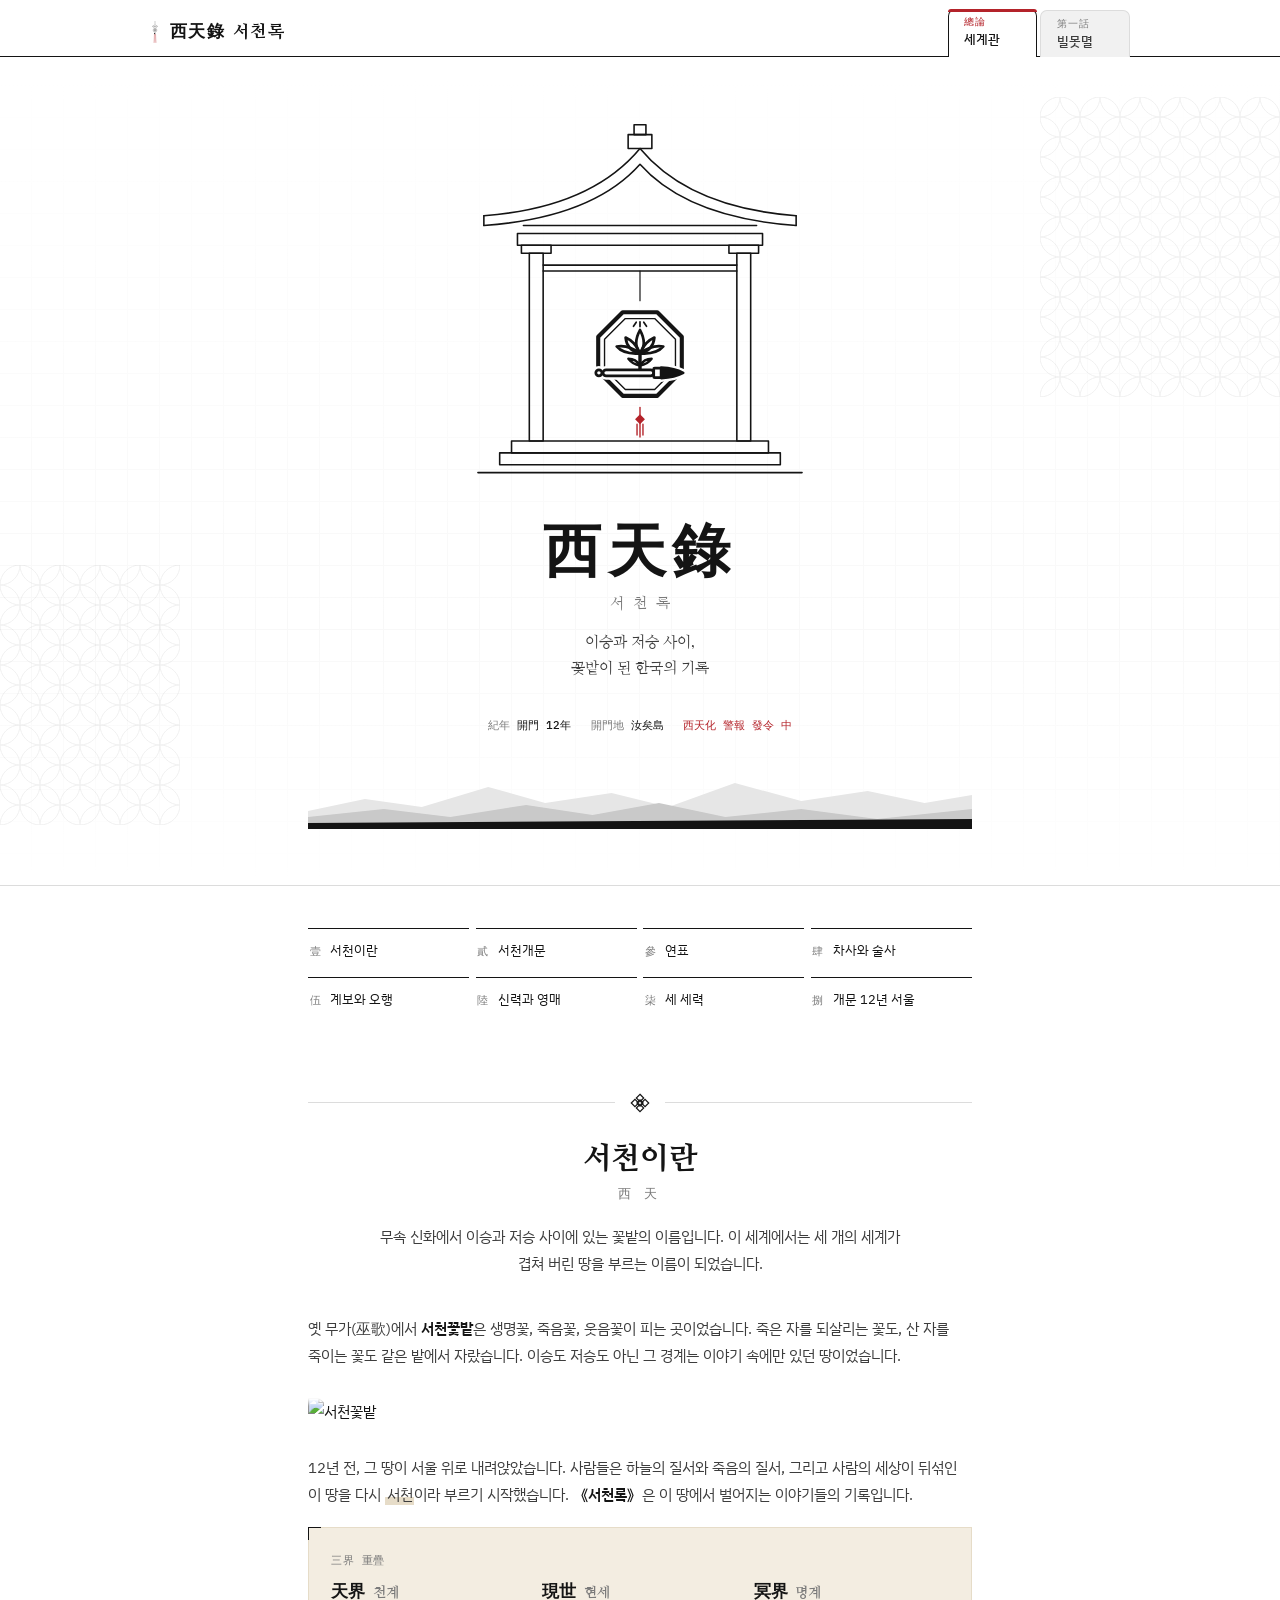
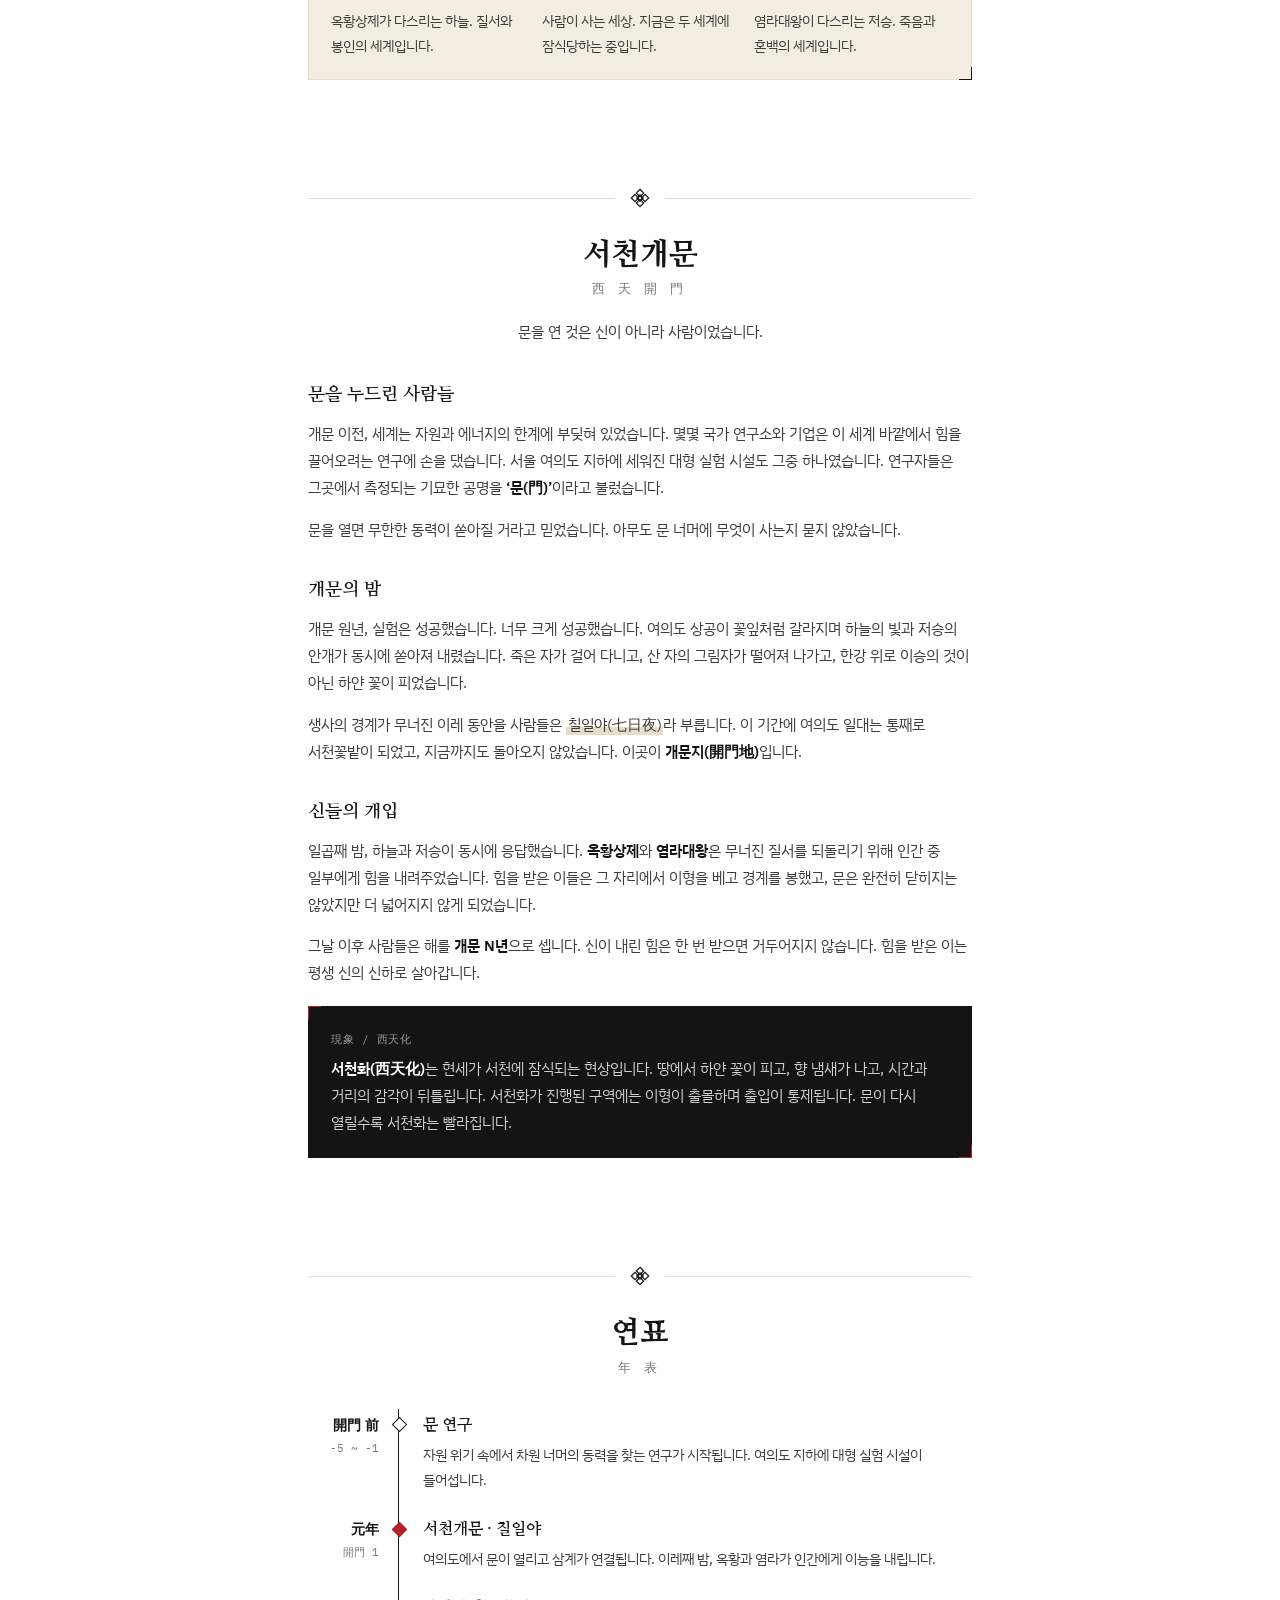
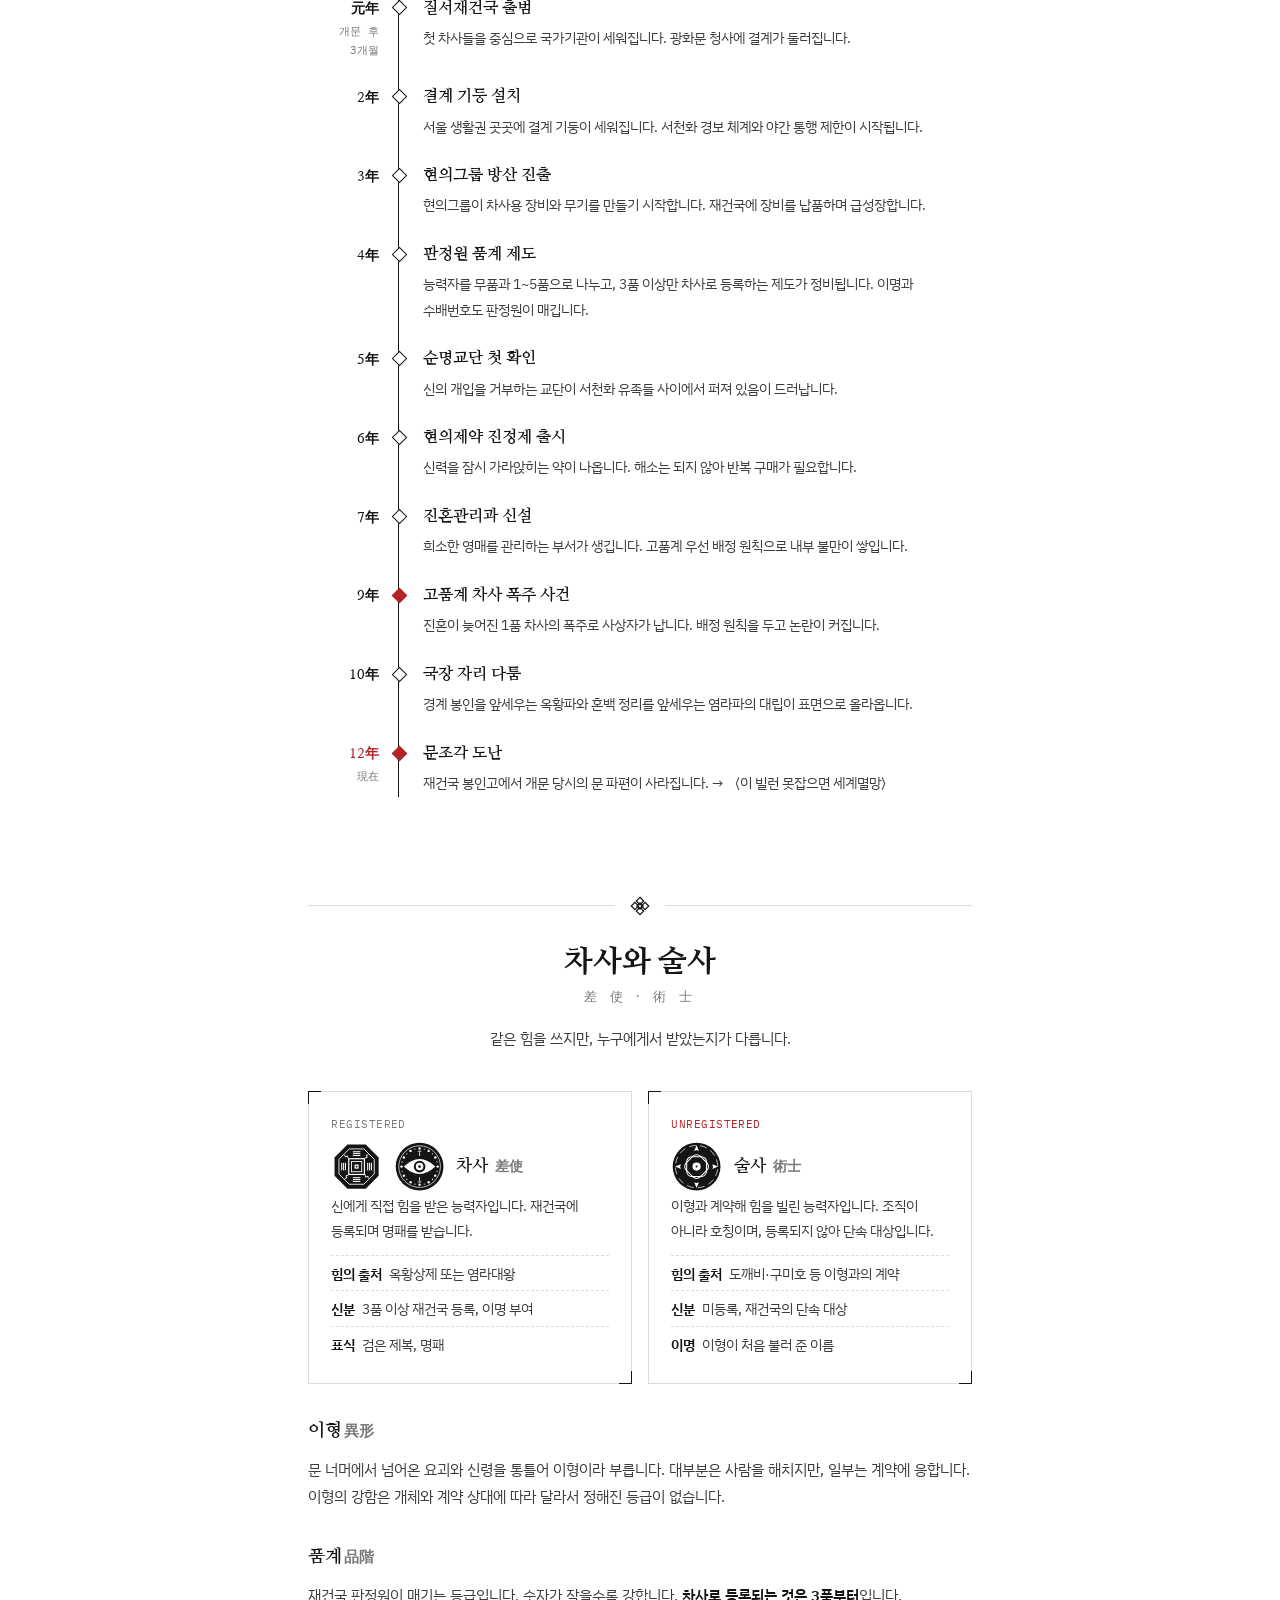
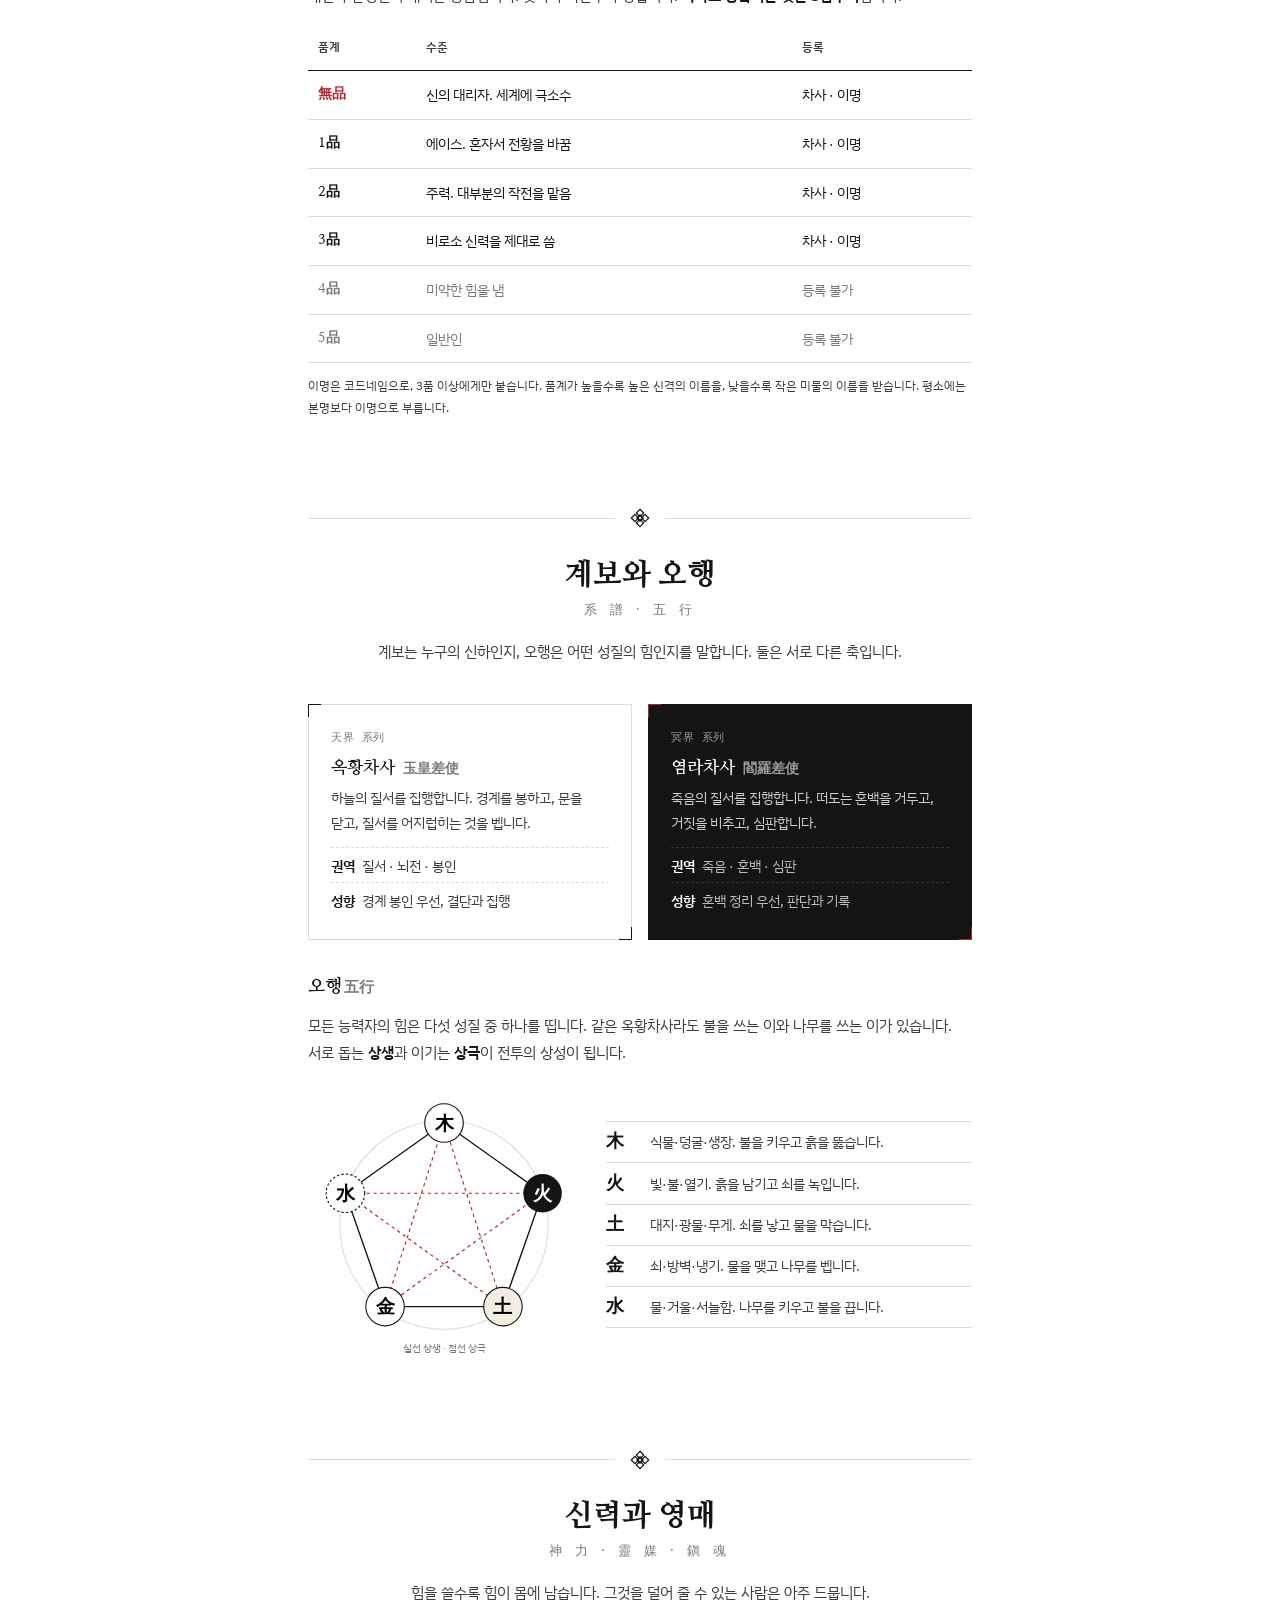
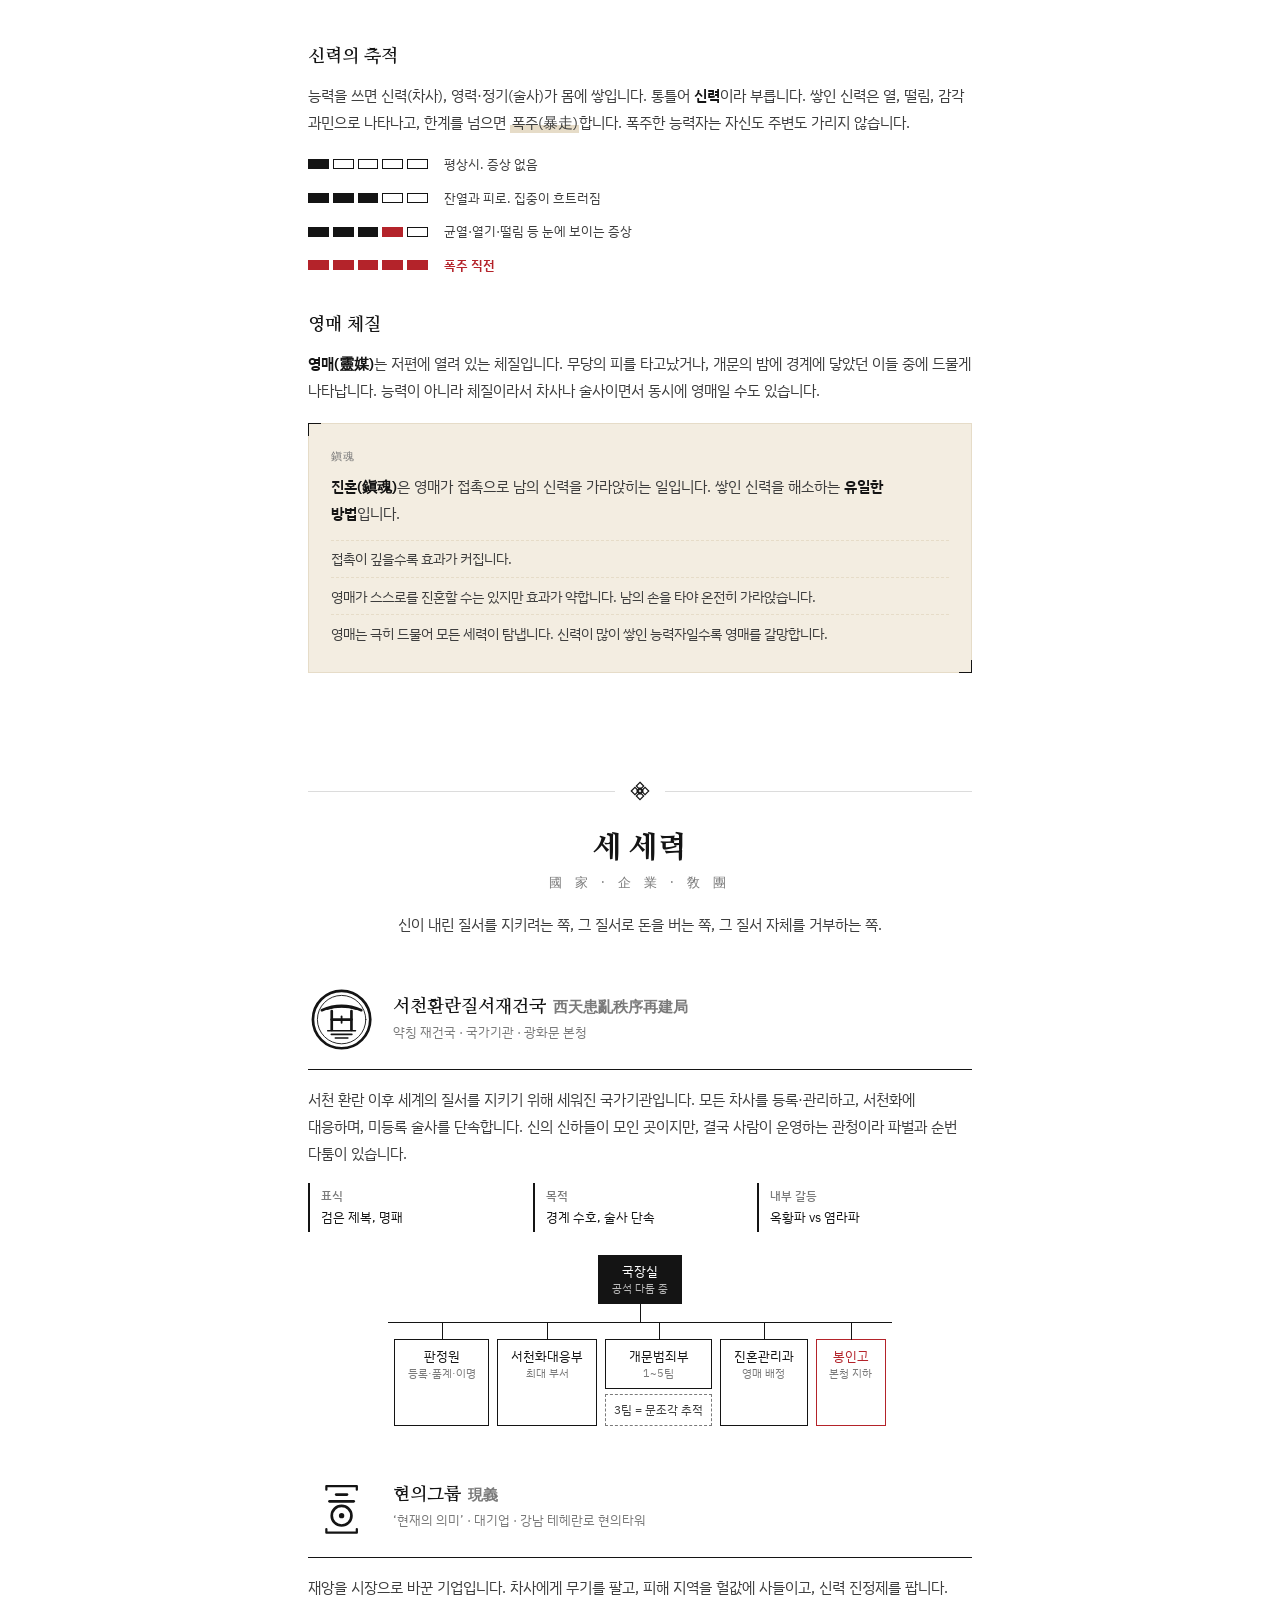
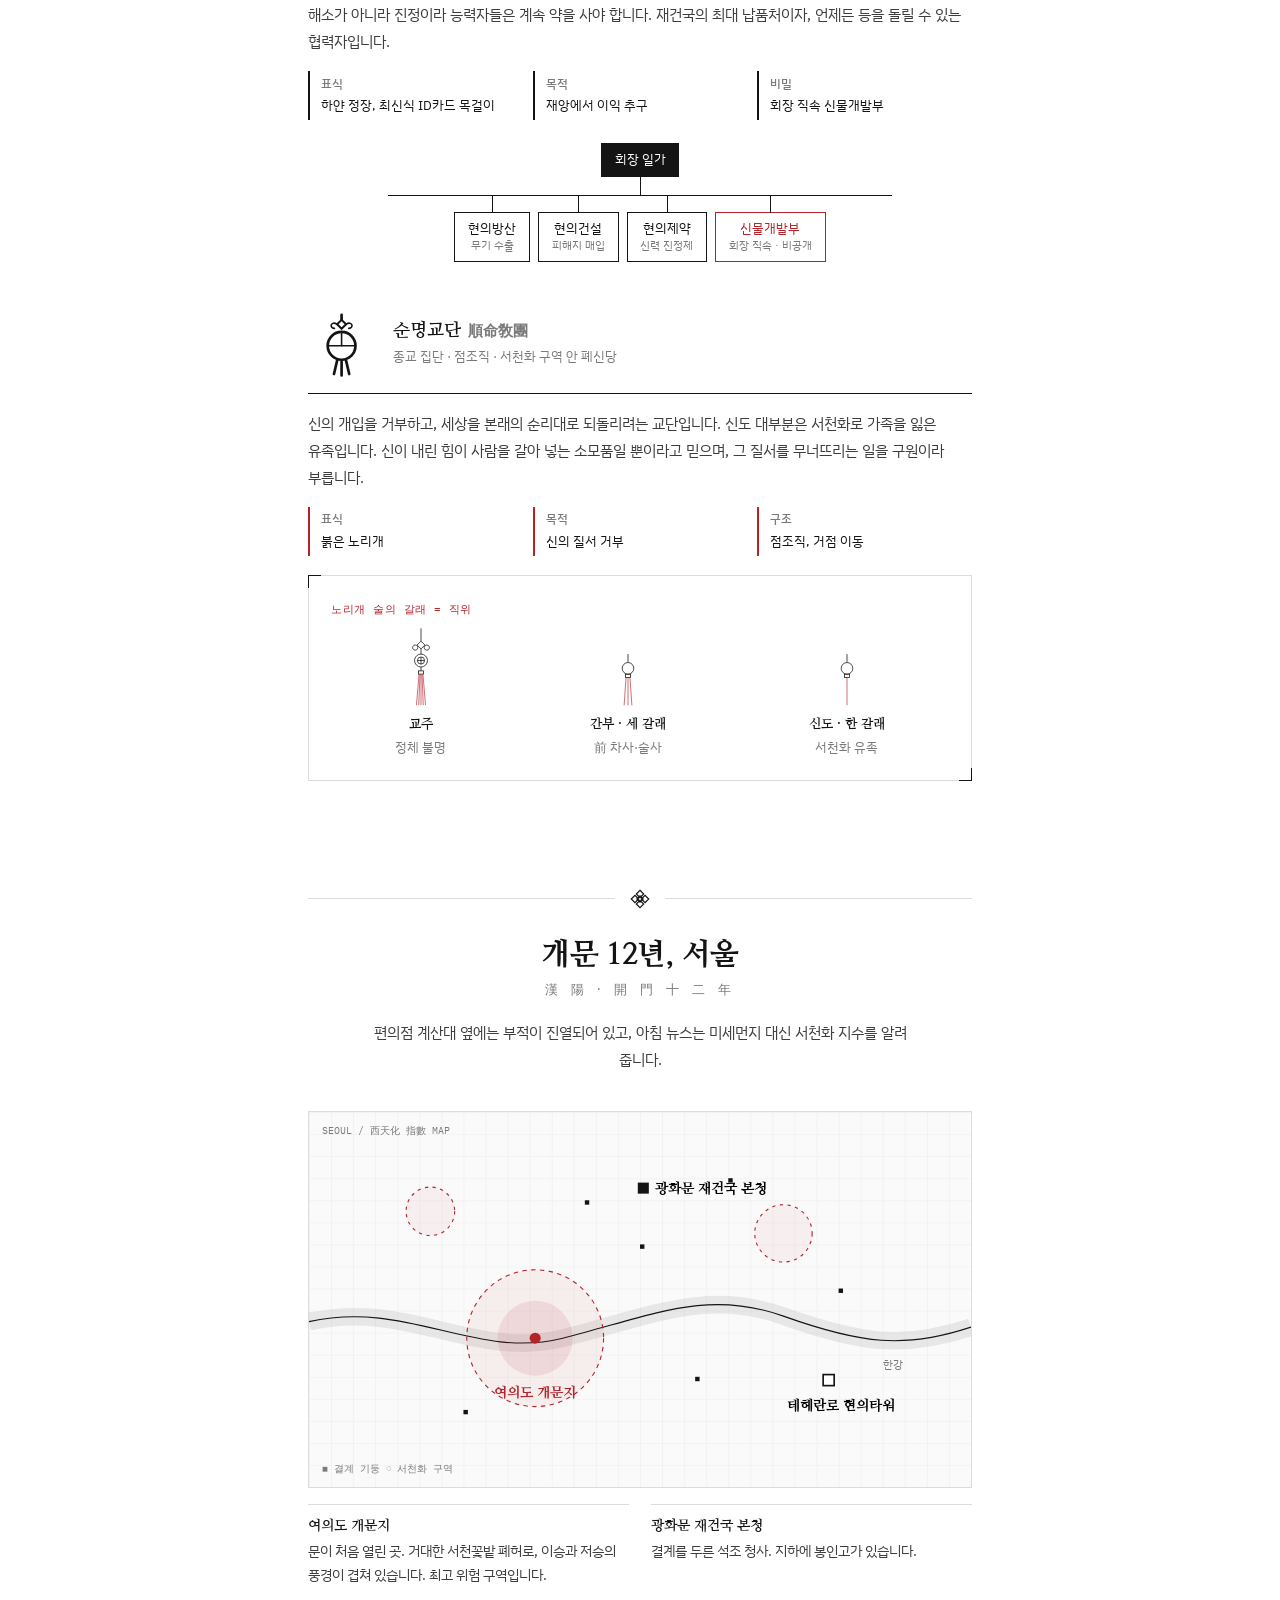
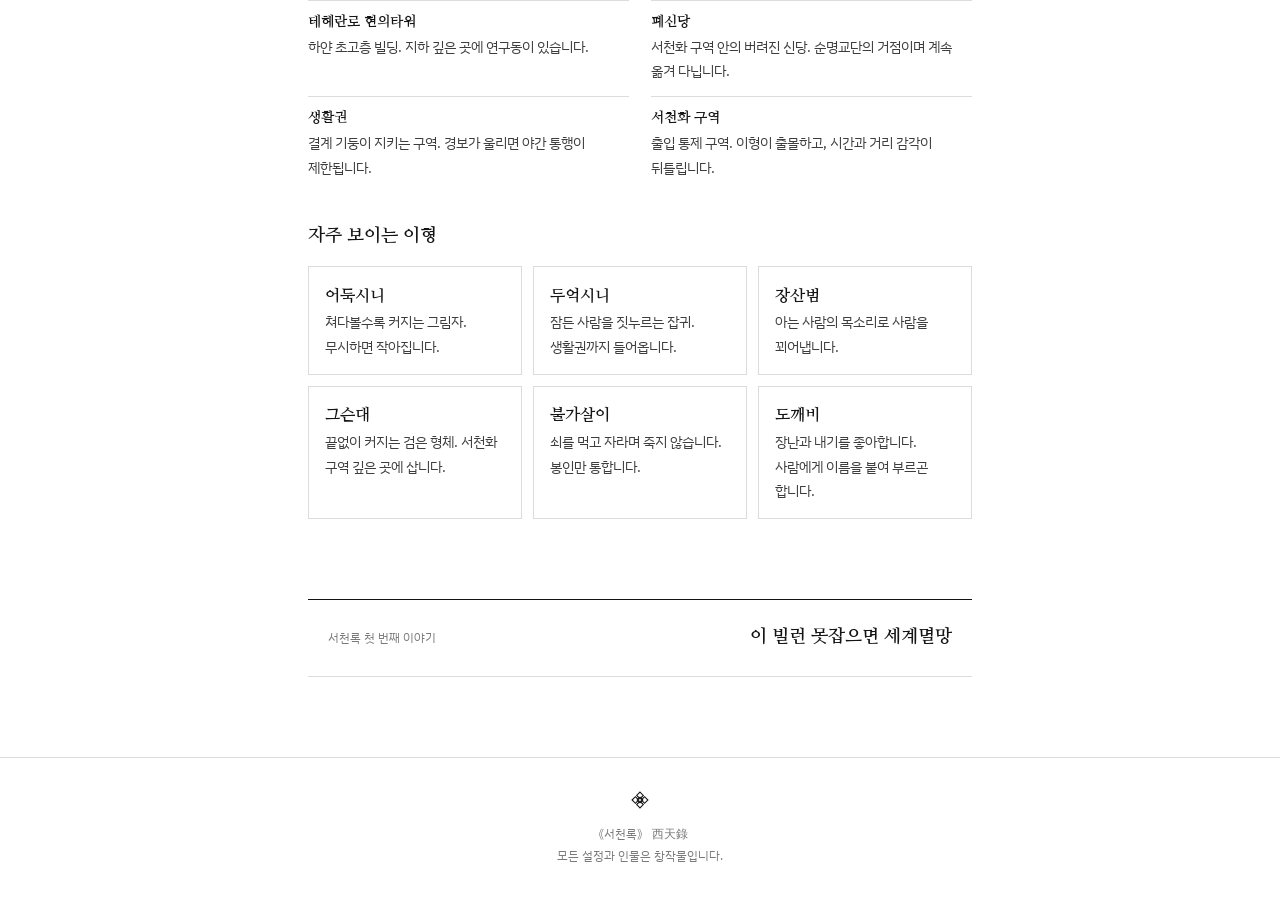
==== commit ff99f786: "Add files via upload" ====
--- a/index.html
+++ b/index.html
@@ -3,8 +3,12 @@
 <head>
 <meta charset="utf-8">
 <meta name="viewport" content="width=device-width, initial-scale=1, viewport-fit=cover">
-<title>서천록 西天錄 · 이 빌런 못잡으면 세계멸망</title>
-<meta name="description" content="서천록 시리즈 세계관과 첫 이야기 〈이 빌런 못잡으면 세계멸망〉 안내 페이지">
+<title>서천록 西天錄</title>
+<meta name="description" content="이승과 저승 사이, 꽃밭이 된 한국의 기록">
+<meta property="og:title" content="서천록 西天錄">
+<meta property="og:description" content="이승과 저승 사이, 꽃밭이 된 한국의 기록">
+<meta property="og:type" content="website">
+<meta name="twitter:card" content="summary">
 <link rel="preconnect" href="https://fonts.googleapis.com">
 <link rel="preconnect" href="https://fonts.gstatic.com" crossorigin>
 <link href="https://fonts.googleapis.com/css2?family=Nanum+Myeongjo:wght@400;700;800&family=IBM+Plex+Sans+KR:wght@300;400;500;600&family=IBM+Plex+Mono:wght@400;500&display=swap" rel="stylesheet">
@@ -25,6 +29,77 @@
         <rect x="9.6" y="9.6" width="4.8" height="4.8" transform="rotate(45 12 12)"/>
       </g>
     </symbol>
+    <!-- 엠블럼 6종 (currentColor) -->
+    <symbol id="em-seocheon" viewBox="0 0 300 300"><defs><mask id="es-m" maskUnits="userSpaceOnUse" x="0" y="0" width="300" height="300"><rect width="300" height="300" fill="white"/>
+<g stroke="black" stroke-width="22" fill="black" stroke-linejoin="round" transform="translate(8 0)"><rect x="34" y="196" width="148" height="18" rx="9"/><rect x="182" y="191" width="22" height="28"/><path d="M204 190 Q244 192 268 205 Q244 218 204 220 Z"/><circle cx="22" cy="205" r="9"/></g></mask></defs>
+<g fill="none" stroke="currentColor" stroke-linecap="round" stroke-linejoin="round">
+<g mask="url(#es-m)"><polygon points="272.0,200.5 200.5,272.0 99.5,272.0 28.0,200.5 28.0,99.5 99.5,28.0 200.5,28.0 272.0,99.5" stroke-width="12"/><polygon points="253.5,192.9 192.9,253.5 107.1,253.5 46.5,192.9 46.5,107.1 107.1,46.5 192.9,46.5 253.5,107.1" stroke-width="4"/></g>
+<g stroke-width="10"><path d="M150 192 V148"/>
+<path d="M150 184 Q128 180 116 164 Q138 164 150 184" stroke-width="7"/>
+<path d="M150 184 Q172 180 184 164 Q162 164 150 184" stroke-width="7"/>
+<g transform="translate(0 8)">
+<path d="M150 140 Q128 112 150 72 Q172 112 150 140 Z" stroke-width="8"/>
+<path d="M150 140 Q112 132 108 94 Q136 106 150 140" stroke-width="8"/>
+<path d="M150 140 Q188 132 192 94 Q164 106 150 140" stroke-width="8"/>
+<path d="M150 140 Q102 144 82 120 Q116 114 150 140" stroke-width="8"/>
+<path d="M150 140 Q198 144 218 120 Q184 114 150 140" stroke-width="8"/>
+</g>
+<path d="M150 56 V70 M139 57 L131 69 M161 57 L169 69" stroke-width="5"/></g>
+<g stroke-width="8" transform="translate(8 0)"><rect x="34" y="196" width="148" height="18" rx="9"/>
+<rect x="182" y="191" width="22" height="28" rx="3"/>
+<path d="M204 190 Q244 192 268 205 Q244 218 204 220 Z" fill="currentColor"/>
+<circle cx="22" cy="205" r="9"/></g>
+</g></symbol>
+    <symbol id="em-okhwang" viewBox="0 0 300 300"><defs><mask id="em-mo"><rect width="300" height="300" fill="white"/>
+<polygon points="253.5,192.9 192.9,253.5 107.1,253.5 46.5,192.9 46.5,107.1 107.1,46.5 192.9,46.5 253.5,107.1" fill="none" stroke="black" stroke-width="5"/>
+<rect x="104" y="104" width="92" height="92" fill="none" stroke="black" stroke-width="7"/>
+<rect x="120" y="120" width="60" height="60" fill="none" stroke="black" stroke-width="5"/>
+<rect x="138" y="138" width="24" height="24" fill="black"/>
+<rect x="145" y="145" width="10" height="10" fill="white"/>
+<g transform="rotate(0 150 150)"><rect x="128" y="60" width="44" height="6" fill="black"/><rect x="128" y="71" width="44" height="6" fill="black"/><rect x="128" y="82" width="44" height="6" fill="black"/></g><g transform="rotate(90 150 150)"><rect x="128" y="60" width="44" height="6" fill="black"/><rect x="128" y="71" width="44" height="6" fill="black"/><rect x="128" y="82" width="44" height="6" fill="black"/></g><g transform="rotate(180 150 150)"><rect x="128" y="60" width="44" height="6" fill="black"/><rect x="128" y="71" width="44" height="6" fill="black"/><rect x="128" y="82" width="44" height="6" fill="black"/></g><g transform="rotate(270 150 150)"><rect x="128" y="60" width="44" height="6" fill="black"/><rect x="128" y="71" width="44" height="6" fill="black"/><rect x="128" y="82" width="44" height="6" fill="black"/></g><g transform="rotate(45 150 150)"><path d="M150 52 L143 63 L156 68 L149 80" fill="none" stroke="black" stroke-width="5" stroke-linejoin="miter"/></g><g transform="rotate(135 150 150)"><path d="M150 52 L143 63 L156 68 L149 80" fill="none" stroke="black" stroke-width="5" stroke-linejoin="miter"/></g><g transform="rotate(225 150 150)"><path d="M150 52 L143 63 L156 68 L149 80" fill="none" stroke="black" stroke-width="5" stroke-linejoin="miter"/></g><g transform="rotate(315 150 150)"><path d="M150 52 L143 63 L156 68 L149 80" fill="none" stroke="black" stroke-width="5" stroke-linejoin="miter"/></g></mask></defs><polygon points="279.3,203.6 203.6,279.3 96.4,279.3 20.7,203.6 20.7,96.4 96.4,20.7 203.6,20.7 279.3,96.4" fill="currentColor" mask="url(#em-mo)"/></symbol>
+    <symbol id="em-yeomra" viewBox="0 0 300 300"><defs><mask id="em-my"><rect width="300" height="300" fill="white"/>
+<circle cx="150" cy="150" r="122" fill="none" stroke="black" stroke-width="4"/><circle cx="256.0" cy="150.0" r="7" fill="black"/><circle cx="252.4" cy="177.4" r="3.5" fill="black"/><circle cx="241.8" cy="203.0" r="7" fill="black"/><circle cx="225.0" cy="225.0" r="3.5" fill="black"/><circle cx="203.0" cy="241.8" r="7" fill="black"/><circle cx="177.4" cy="252.4" r="3.5" fill="black"/><circle cx="150.0" cy="256.0" r="7" fill="black"/><circle cx="122.6" cy="252.4" r="3.5" fill="black"/><circle cx="97.0" cy="241.8" r="7" fill="black"/><circle cx="75.0" cy="225.0" r="3.5" fill="black"/><circle cx="58.2" cy="203.0" r="7" fill="black"/><circle cx="47.6" cy="177.4" r="3.5" fill="black"/><circle cx="44.0" cy="150.0" r="7" fill="black"/><circle cx="47.6" cy="122.6" r="3.5" fill="black"/><circle cx="58.2" cy="97.0" r="7" fill="black"/><circle cx="75.0" cy="75.0" r="3.5" fill="black"/><circle cx="97.0" cy="58.2" r="7" fill="black"/><circle cx="122.6" cy="47.6" r="3.5" fill="black"/><circle cx="150.0" cy="44.0" r="7" fill="black"/><circle cx="177.4" cy="47.6" r="3.5" fill="black"/><circle cx="203.0" cy="58.2" r="7" fill="black"/><circle cx="225.0" cy="75.0" r="3.5" fill="black"/><circle cx="241.8" cy="97.0" r="7" fill="black"/><circle cx="252.4" cy="122.6" r="3.5" fill="black"/><path d="M58 150 Q150 62 242 150 Q150 238 58 150 Z" fill="black"/>
+<circle cx="150" cy="150" r="34" fill="white"/>
+<circle cx="150" cy="150" r="22" fill="black"/>
+<circle cx="150" cy="150" r="8" fill="white"/>
+<path d="M150 66 v22 M150 212 v22" stroke="black" stroke-width="5"/>
+<path d="M140 60 h20 M140 240 h20" stroke="black" stroke-width="5"/>
+</mask></defs><circle cx="150" cy="150" r="140" fill="currentColor" mask="url(#em-my)"/></symbol>
+    <symbol id="em-sulsa" viewBox="0 0 300 300"><defs><mask id="em-ms"><rect width="300" height="300" fill="white"/>
+<circle cx="150" cy="150" r="124" fill="none" stroke="black" stroke-width="4" stroke-dasharray="40 25" stroke-dashoffset="-16"/>
+<rect x="92" y="92" width="116" height="116" rx="30" fill="none" stroke="black" stroke-width="6"/>
+<rect x="92" y="92" width="116" height="116" rx="30" fill="none" stroke="black" stroke-width="6" transform="rotate(45 150 150)"/>
+<circle cx="150" cy="150" r="24" fill="black"/>
+<circle cx="150" cy="150" r="6" fill="white"/>
+<g transform="rotate(0 150 150)"><path d="M136 58 L150 24 L164 58 Q150 50 136 58 Z" fill="black"/></g><g transform="rotate(90 150 150)"><path d="M136 58 L150 24 L164 58 Q150 50 136 58 Z" fill="black"/></g><g transform="rotate(180 150 150)"><path d="M136 58 L150 24 L164 58 Q150 50 136 58 Z" fill="black"/></g><g transform="rotate(270 150 150)"><path d="M136 58 L150 24 L164 58 Q150 50 136 58 Z" fill="black"/></g></mask></defs><circle cx="150" cy="150" r="140" fill="currentColor" mask="url(#em-ms)"/></symbol>
+    <symbol id="em-jaegeon" viewBox="0 0 300 300"><g fill="none" stroke="currentColor" stroke-width="12" stroke-linecap="round" stroke-linejoin="round">
+<circle cx="150" cy="150" r="128"/>
+<circle cx="150" cy="150" r="108" stroke-width="4"/>
+<path d="M62 108 Q150 70 238 108"/>
+<path d="M84 104 Q150 84 216 104" stroke-width="6"/>
+<path d="M106 112 V196 M194 112 V196"/>
+<path d="M106 150 H194"/>
+<path d="M150 136 V164" stroke-width="8"/>
+<path d="M88 200 H212 M104 216 H196 M122 232 H178" stroke-width="7"/>
+</g></symbol>
+    <symbol id="em-hyunui" viewBox="0 0 300 300"><g fill="none" stroke="currentColor" stroke-width="12" stroke-linecap="round" stroke-linejoin="round">
+<path d="M82 70 V54 H218 V70" stroke-width="10"/>
+<path d="M218 246 V262 H82 V246" stroke-width="10"/>
+<path d="M126 92 H174"/>
+<path d="M96 122 H204"/>
+<circle cx="150" cy="186" r="44"/>
+<circle cx="150" cy="186" r="12" fill="currentColor" stroke="none"/>
+</g></symbol>
+    <symbol id="em-sunmyeong" viewBox="0 0 300 300"><g fill="none" stroke="currentColor" stroke-width="12" stroke-linecap="round" stroke-linejoin="round">
+<path d="M150 22 V44"/>
+<path d="M150 44 L170 64 L150 84 L130 64 Z" stroke-width="9"/>
+<path d="M130 64 C104 46 92 80 118 82" stroke-width="7"/>
+<path d="M170 64 C196 46 208 80 182 82" stroke-width="7"/>
+<circle cx="150" cy="160" r="62"/>
+<path d="M88 160 H212" stroke-width="7"/>
+<path d="M150 98 V160" stroke-width="7"/>
+<path d="M150 230 V292 M130 226 L116 286 M170 226 L184 286"/>
+</g></symbol>
     <!-- 노리개: 끈-매듭-패물-술 -->
     <symbol id="norigae" viewBox="0 0 34 120">
       <g fill="none" stroke="currentColor" stroke-width="1.2">
@@ -80,18 +155,34 @@
 <!-- ═════════════════════ 1. 서천록 세계관 ═════════════════════ -->
 <main id="page-world" class="page" data-tab="world" data-label="세계관" data-kicker="總論" data-title="서천록 西天錄 · 세계관">
 
+<figure class="top-img" id="topImg"><img src="img/seocheon-garden.jpg" alt="서천꽃밭" onerror="document.getElementById('topImg').remove()"></figure>
+
 <div class="hero">
   <svg class="motif" style="right:-60px;top:40px;width:300px;height:300px" aria-hidden="true"><rect width="300" height="300" fill="url(#chilbo)"/></svg>
   <svg class="motif" style="left:-80px;bottom:60px;width:260px;height:260px" aria-hidden="true"><rect width="260" height="260" fill="url(#chilbo)"/></svg>
   <div class="hero-in">
-    <div class="arch-wrap">
-      <div class="arch">
-        <div class="arch-inner" aria-hidden="true"></div>
-        <div class="moon" aria-hidden="true"></div>
-        <svg class="norigae-hang" aria-hidden="true"><use href="#norigae"/></svg>
-        <h1>西天錄<small>서천록</small></h1>
-        <p class="sub">이승과 저승 사이,<br>꽃밭이 된 서울의 기록</p>
-      </div>
+    <div class="gate-wrap">
+      <svg class="gate" viewBox="0 0 340 380" role="img" aria-label="서천의 대문">
+        <g fill="none" stroke="currentColor" stroke-width="1.6" stroke-linejoin="round" stroke-linecap="round">
+          <rect x="164" y="20" width="12" height="10"/><rect x="158" y="30" width="24" height="14"/>
+          <path d="M12 112 Q120 104 170 44 Q220 104 328 112"/>
+          <path d="M12 112 V122 M328 112 V122"/>
+          <path d="M12 122 Q122 114 170 60 Q218 114 328 122"/>
+          <path d="M52 122 H288"/>
+          <rect x="46" y="130" width="248" height="12"/>
+          <rect x="50" y="142" width="30" height="8"/><rect x="260" y="142" width="30" height="8"/>
+          <rect x="58" y="150" width="14" height="190"/><rect x="268" y="150" width="14" height="190"/>
+          <path d="M72 162 H268 M72 168 H268"/>
+          <path d="M170 168 V198" stroke-width="1.2"/>
+          <rect x="40" y="340" width="260" height="12"/>
+          <rect x="28" y="352" width="284" height="12"/>
+          <path d="M6 372 H334"/>
+        </g>
+        <use href="#em-seocheon" x="118" y="200" width="104" height="104"/>
+        <g stroke="var(--red)" stroke-width="1.4" fill="none" stroke-linecap="round"><path d="M170 306 V314"/><path d="M170 314 l4 4 l-4 4 l-4 -4 Z" fill="var(--red)"/><path d="M170 322 V336 M167 323 V334 M173 323 V334"/></g>
+      </svg>
+      <h1>西天錄<small>서천록</small></h1>
+        <p class="sub">이승과 저승 사이,<br>꽃밭이 된 한국의 기록</p>
     </div>
     <div class="readout" aria-label="현재 상태">
       <span>紀年 <b>開門 12年</b></span>
@@ -124,6 +215,7 @@
     <h2>서천이란<span class="han">西 天</span></h2>
     <p class="lead">무속 신화에서 이승과 저승 사이에 있는 꽃밭의 이름입니다. 이 세계에서는 세 개의 세계가 겹쳐 버린 땅을 부르는 이름이 되었습니다.</p>
     <p>옛 무가(巫歌)에서 <strong>서천꽃밭</strong>은 생명꽃, 죽음꽃, 웃음꽃이 피는 곳이었습니다. 죽은 자를 되살리는 꽃도, 산 자를 죽이는 꽃도 같은 밭에서 자랐습니다. 이승도 저승도 아닌 그 경계는 이야기 속에만 있던 땅이었습니다.</p>
+    <figure class="fade-img"><img src="https://i.postimg.cc/CLSsTdnP/BG-01.png" alt="서천꽃밭" loading="lazy"></figure>
     <p>12년 전, 그 땅이 서울 위로 내려앉았습니다. 사람들은 하늘의 질서와 죽음의 질서, 그리고 사람의 세상이 뒤섞인 이 땅을 다시 <mark>서천</mark>이라 부르기 시작했습니다. <strong>《서천록》</strong>은 이 땅에서 벌어지는 이야기들의 기록입니다.</p>
 
     <div class="panel ivory">
@@ -189,7 +281,7 @@
     <div class="duo">
       <div class="panel">
         <span class="tag">REGISTERED</span>
-        <h4>차사 <span class="han-s">差使</span></h4>
+        <h4 class="has-em"><span class="emblem s" aria-hidden="true"><svg viewBox="0 0 300 300"><use href="#em-okhwang"/></svg></span><span class="emblem s" aria-hidden="true"><svg viewBox="0 0 300 300"><use href="#em-yeomra"/></svg></span><span>차사 <span class="han-s">差使</span></span></h4>
         <p style="font-size:.86rem">신에게 직접 힘을 받은 능력자입니다. 재건국에 등록되며 명패를 받습니다.</p>
         <ul>
           <li><b>힘의 출처</b>옥황상제 또는 염라대왕</li>
@@ -199,7 +291,7 @@
       </div>
       <div class="panel">
         <span class="tag" style="color:var(--red)">UNREGISTERED</span>
-        <h4>술사 <span class="han-s">術士</span></h4>
+        <h4 class="has-em"><span class="emblem s" aria-hidden="true"><svg viewBox="0 0 300 300"><use href="#em-sulsa"/></svg></span><span>술사 <span class="han-s">術士</span></span></h4>
         <p style="font-size:.86rem">이형과 계약해 힘을 빌린 능력자입니다. 조직이 아니라 호칭이며, 등록되지 않아 단속 대상입니다.</p>
         <ul>
           <li><b>힘의 출처</b>도깨비·구미호 등 이형과의 계약</li>
@@ -323,8 +415,8 @@
     <!-- 재건국 -->
     <div class="faction">
       <div class="faction-head">
-        <div class="emblem" aria-hidden="true"><svg viewBox="0 0 40 40"><rect x="9" y="6" width="22" height="28" fill="none" stroke="#141414" stroke-width="1.5"/><path d="M14 13h12M14 18h12M14 23h8" stroke="#141414" stroke-width="1.5"/><circle cx="20" cy="3.5" r="1.8" fill="#141414"/></svg></div>
-        <div><h3>질서재건국 <span class="han-s">西天患亂秩序再建局</span></h3><p>약칭 재건국 · 국가기관 · 광화문 본청</p></div>
+        <div class="emblem" aria-hidden="true"><svg viewBox="0 0 300 300"><use href="#em-jaegeon"/></svg></div>
+        <div><h3>서천환란질서재건국 <span class="han-s">西天患亂秩序再建局</span></h3><p>약칭 재건국 · 국가기관 · 광화문 본청</p></div>
       </div>
       <p style="margin-top:1rem">서천 환란 이후 세계의 질서를 지키기 위해 세워진 국가기관입니다. 모든 차사를 등록·관리하고, 서천화에 대응하며, 미등록 술사를 단속합니다. 신의 신하들이 모인 곳이지만, 결국 사람이 운영하는 관청이라 파벌과 순번 다툼이 있습니다.</p>
       <div class="facts">
@@ -348,7 +440,7 @@
     <!-- 현의 -->
     <div class="faction">
       <div class="faction-head">
-        <div class="emblem" aria-hidden="true"><svg viewBox="0 0 40 40"><path d="M12 4 L20 14 L28 4" fill="none" stroke="#141414" stroke-width="1.5"/><rect x="11" y="14" width="18" height="22" rx="2" fill="none" stroke="#141414" stroke-width="1.5"/><rect x="14" y="18" width="7" height="7" fill="#141414"/><path d="M14 29h12M14 32h8" stroke="#141414" stroke-width="1.2"/></svg></div>
+        <div class="emblem" aria-hidden="true"><svg viewBox="0 0 300 300"><use href="#em-hyunui"/></svg></div>
         <div><h3>현의그룹 <span class="han-s">現義</span></h3><p>‘현재의 의미’ · 대기업 · 강남 테헤란로 현의타워</p></div>
       </div>
       <p style="margin-top:1rem">재앙을 시장으로 바꾼 기업입니다. 차사에게 무기를 팔고, 피해 지역을 헐값에 사들이고, 신력 진정제를 팝니다. 해소가 아니라 진정이라 능력자들은 계속 약을 사야 합니다. 재건국의 최대 납품처이자, 언제든 등을 돌릴 수 있는 협력자입니다.</p>
@@ -372,7 +464,7 @@
     <!-- 순명교단 -->
     <div class="faction red">
       <div class="faction-head">
-        <div class="emblem" style="border-color:var(--red)" aria-hidden="true"><svg viewBox="0 0 34 120" style="height:3rem;width:1.2rem;color:#141414"><use href="#norigae"/></svg></div>
+        <div class="emblem" aria-hidden="true"><svg viewBox="0 0 300 300"><use href="#em-sunmyeong"/></svg></div>
         <div><h3>순명교단 <span class="han-s">順命敎團</span></h3><p>종교 집단 · 점조직 · 서천화 구역 안 폐신당</p></div>
       </div>
       <p style="margin-top:1rem">신의 개입을 거부하고, 세상을 본래의 순리대로 되돌리려는 교단입니다. 신도 대부분은 서천화로 가족을 잃은 유족입니다. 신이 내린 힘이 사람을 갈아 넣는 소모품일 뿐이라고 믿으며, 그 질서를 무너뜨리는 일을 구원이라 부릅니다.</p>
@@ -452,11 +544,10 @@
 
 <div class="case-hero">
   <div class="scan" aria-hidden="true"></div>
-  <svg class="norigae-side" aria-hidden="true"><use href="#norigae"/></svg>
   <div class="hero-in">
-    <p class="series">西天錄 · 第一話</p>
-    <h1><span>이 빌런 못잡으면</span><span>세계멸망</span></h1>
-    <p class="abbr">약칭 빌못멸 · 開門 12年 11月 · 서울</p>
+    <p class="series">西天錄 · 第一話 · 1st Episode</p>
+    <h1 class="title-img"><img src="https://i.postimg.cc/MZ1hcTw5/BMM-00.png" alt="이 빌런 못잡으면 세계멸망"></h1>
+    <p class="abbr">開門 12年 11月 · 서울</p>
     <a class="play" id="playBtn" href="#" target="_blank" rel="noopener">[크랙] 플레이하기 (NSFW.ver)</a>
     <span class="play-note"></span>
   </div>
@@ -472,20 +563,24 @@
 
     <div class="panel dark">
       <span class="tag">再建局 判定院 / 手配 公文</span>
-      <div class="wanted">
-        <div class="mug" aria-hidden="true">
-          <svg viewBox="0 0 60 70"><g fill="none" stroke="currentColor" stroke-width="1.2"><circle cx="30" cy="24" r="13"/><path d="M8 70 C8 50 18 42 30 42 S52 50 52 70"/><path d="M24 24 h3 M33 24 h3" stroke="#e8c76a"/></g></svg>
+      <div class="cctv" aria-label="수배번호 31번 낙성 감시 영상">
+        <img src="https://i.postimg.cc/ydQ593Gy/BMM-01.png" alt="수배번호 31번 낙성" loading="lazy">
+        <div class="cctv-scan" aria-hidden="true"></div>
+        <div class="cctv-hud" aria-hidden="true">
+          <span class="rec"><i></i>ON</span>
+          <span class="cam">CAM 07 · 汝矣島</span>
+          <span class="ts" id="cctvTime">開門 12.11.14 02:17:00</span>
         </div>
-        <div>
-          <p style="font-family:var(--serif);font-size:1.3rem;font-weight:800;color:#fff">수배번호 31번 낙성</p>
-          <dl>
-            <dt>소속</dt><dd>순명교단 간부 (前 재건국 1품 옥황차사)</dd>
-            <dt>혐의</dt><dd>봉인고 침입, 문조각 탈취</dd>
-            <dt>능력</dt><dd>火 · 빛. 새벽빛 칼날, 봉인 역행</dd>
-            <dt>특징</dt><dd>황금빛 눈, 손목과 목의 빛의 균열, 세 갈래 붉은 노리개</dd>
-          </dl>
-          <span class="stamp">발견 즉시 보고</span>
-        </div>
+      </div>
+      <div class="wanted-body">
+        <p class="wanted-name">수배번호 31번 낙성</p>
+        <dl>
+          <dt>소속</dt><dd>순명교단 간부 (前 재건국 1품 옥황차사)</dd>
+          <dt>혐의</dt><dd>봉인고 침입, 문조각 탈취</dd>
+          <dt>능력</dt><dd>火 · 빛. 새벽빛 칼날, 봉인 역행</dd>
+          <dt>특징</dt><dd>황금빛 눈, 손목과 목의 빛의 균열, 세 갈래 붉은 노리개</dd>
+        </dl>
+        <span class="stamp">발견 즉시 보고</span>
       </div>
     </div>
 
@@ -582,12 +677,6 @@
           <input type="radio" name="md" id="m1" value="靈媒"><label for="m1">영매</label>
         </div></div>
         <div class="fld full"><label for="f-power">능력</label><input id="f-power" placeholder="예) 반딧불을 띄워 어둠을 밝히고 이형의 위치를 찾음"></div>
-        <div class="fld full"><label for="f-look">외형</label><textarea id="f-look" placeholder="머리색, 눈색, 체형, 복장, 눈에 띄는 특징"></textarea></div>
-        <div class="fld full"><label for="f-mind">성격</label><input id="f-mind" placeholder="쉼표로 구분한 키워드. 예) 순함, 성실, 겁 많음, 물러서지 않음"></div>
-        <div class="fld"><label for="f-talk">말투</label><input id="f-talk" placeholder="예) 조심스러운 존댓말"></div>
-        <div class="fld"><label for="f-habit">습관</label><input id="f-habit" placeholder="예) 긴장하면 소매를 쥠"></div>
-        <div class="fld full"><label for="f-past">과거 · 사연</label><textarea id="f-past" placeholder="이 사건에 뛰어든 이유, 숨기고 있는 것"></textarea></div>
-        <div class="fld full"><label for="f-rel">관계</label><input id="f-rel" placeholder="예) 신단=동경하는 팀장 / 김서방=자꾸 말을 거는 사람"></div>
       </form>
       <div class="out">
         <div class="out-head">
--- a/css/style.css
+++ b/css/style.css
@@ -80,6 +80,8 @@
 .panel.dark .tag{color:#9a9a9a}
 
 /* ───── 히어로 ───── */
+.top-img{margin:0;background:var(--ink);border-bottom:1px solid var(--line)}
+.top-img img{display:block;width:100%;max-height:340px;object-fit:cover;object-position:center}
 .hero{position:relative;overflow:hidden;border-bottom:1px solid var(--line);background:
   linear-gradient(var(--paper),rgba(255,255,255,.6) 70%,var(--paper)),
   repeating-linear-gradient(0deg,transparent 0 31px,#eeeeee 31px 32px),
@@ -88,6 +90,10 @@
 .arch{position:relative;width:min(19rem,78vw);margin:0 auto;padding:7.5rem 1rem 2.4rem;border:1px solid var(--ink);border-top:0;border-radius:0 0 0 0}
 .arch::before{content:"";position:absolute;inset:-1px -1px auto -1px;height:50%;border:1px solid var(--ink);border-bottom:0;border-radius:999px 999px 0 0;transform:translateY(-50%)}
 .arch-wrap{padding-top:9.5rem;position:relative}
+.gate-wrap{padding-top:3rem;position:relative}
+.gate{display:block;width:min(21rem,82vw);height:auto;margin:0 auto;color:var(--ink)}
+.gate-wrap h1{margin-top:1.6rem}
+
 .arch-inner{position:absolute;inset:.6rem;border:1px solid var(--line);border-top:0}
 .arch-inner::before{content:"";position:absolute;inset:-1px -1px auto -1px;height:50%;border:1px solid var(--line);border-bottom:0;border-radius:999px 999px 0 0;transform:translateY(-50%)}
 .moon{position:absolute;top:-7.4rem;left:50%;width:4.6rem;height:4.6rem;border-radius:50%;transform:translateX(-50%);background:radial-gradient(circle at 35% 35%,#fff,#d7d7d7 55%,#a9a9a9);box-shadow:0 0 0 1px var(--line)}
@@ -115,7 +121,7 @@
 .tl li{display:grid;grid-template-columns:5.6rem 1fr;gap:0 1.6rem;padding:.7rem 0;position:relative}
 .tl li::before{content:"";position:absolute;left:calc(5.6rem - 4px);top:1.25rem;width:9px;height:9px;background:var(--paper);border:1.5px solid var(--ink);transform:rotate(45deg)}
 .tl li.hot::before{background:var(--red);border-color:var(--red)}
-.tl .yr{font-family:var(--serif);font-weight:700;font-size:.9rem;text-align:right;padding-top:.15rem}
+.tl .yr{font-family:var(--serif);font-weight:700;font-size:.9rem;text-align:right;padding:.15rem 1.15rem 0 0}
 .tl .yr small{display:block;font-family:var(--mono);font-weight:400;font-size:.66rem;color:var(--mute)}
 .tl .ev strong{display:block;font-family:var(--serif);font-size:1rem}
 .tl .ev p{color:var(--ink-2);font-size:.88rem;margin-top:.15rem}
@@ -163,8 +169,10 @@
 /* 세력 */
 .faction{margin-top:3rem}
 .faction-head{display:grid;grid-template-columns:4.2rem 1fr;gap:1.1rem;align-items:center;padding-bottom:1rem;border-bottom:1.5px solid var(--ink)}
-.emblem{width:4.2rem;height:4.2rem;display:grid;place-items:center;border:1px solid var(--ink);border-radius:50%}
-.emblem svg{width:2.4rem;height:2.4rem}
+.emblem{width:4.2rem;height:4.2rem;display:grid;place-items:center;color:var(--ink)}
+.emblem svg{width:4.2rem;height:4.2rem}
+.emblem.s{width:3.2rem;height:3.2rem}.emblem.s svg{width:3.2rem;height:3.2rem}
+.panel h4.has-em{display:flex;align-items:center;gap:.7rem}
 .faction-head h3{margin:0}
 .faction-head p{font-size:.82rem;color:var(--mute);margin:0}
 .faction .facts{display:grid;grid-template-columns:repeat(3,minmax(0,1fr));gap:.6rem;margin-top:1rem}
@@ -208,12 +216,36 @@
 .case-hero .series{font-family:var(--serif);font-size:.85rem;color:#a8a8a8;letter-spacing:.3em}
 .case-hero h1{font-family:var(--serif);font-weight:800;font-size:clamp(1.9rem,7vw,3rem);line-height:1.25;margin-top:.9rem;letter-spacing:-.01em}
 .case-hero h1 span{display:block}
+.fade-img{position:relative;margin:1.8rem 0;overflow:hidden}
+.fade-img img{display:block;width:100%;height:auto}
+.fade-img::after{content:"";position:absolute;inset:0;background:linear-gradient(to bottom,var(--paper) 0%,rgba(255,255,255,.6) 12%,rgba(255,255,255,0) 30%);pointer-events:none}
+.case-hero h1.title-img{margin:1rem auto 0;max-width:min(34rem,94%)}
+.case-hero h1.title-img img{display:block;width:100%;height:auto}
+.wanted-img{margin:.9rem 0 1.1rem}
+.wanted-img img{display:block;width:100%;height:auto}
 .case-hero .abbr{font-family:var(--mono);font-size:.72rem;color:#8d8d8d;margin-top:.8rem}
 .play{display:inline-flex;align-items:center;margin-top:1.6rem;background:var(--red);color:#fff;text-decoration:none;font-weight:500;font-size:.84rem;padding:.55rem 1.1rem;transition:background .2s}
 .play:hover{background:#951b21}
 .play-note{display:block;font-size:.74rem;color:#8d8d8d;margin-top:.6rem;min-height:1em}
 .case-hero .norigae-side{position:absolute;right:max(1.25rem,calc(50% - 22rem));top:0;width:30px;height:150px;color:var(--red);opacity:.9}
 
+.cctv{position:relative;margin:.9rem -1.4rem 0;overflow:hidden;background:#000;aspect-ratio:16/10}
+.cctv img{display:block;width:100%;height:100%;object-fit:cover;object-position:center 30%;filter:saturate(.85) contrast(1.05)}
+.cctv::after{content:"";position:absolute;inset:0;background:linear-gradient(to bottom,rgba(0,0,0,0) 45%,rgba(20,20,20,.75) 78%,#141414 100%);pointer-events:none}
+.cctv-scan{position:absolute;inset:0;pointer-events:none;background:repeating-linear-gradient(to bottom,rgba(120,190,255,.06) 0 1px,transparent 1px 4px)}
+.cctv-scan::before{content:"";position:absolute;left:0;right:0;top:-30%;height:22%;background:linear-gradient(to bottom,rgba(140,200,255,0),rgba(140,200,255,.16) 60%,rgba(170,215,255,.28) 96%,rgba(140,200,255,0));animation:scan 4.5s linear infinite}
+@keyframes scan{to{top:110%}}
+.cctv-hud{position:absolute;inset:.7rem .8rem auto;display:flex;flex-wrap:wrap;justify-content:space-between;gap:.2rem .6rem;font-family:var(--mono);font-size:.68rem;letter-spacing:.06em;color:#dfe9f2;text-shadow:0 0 4px rgba(0,0,0,.8);z-index:2}
+.cctv-hud .rec{display:inline-flex;align-items:center;gap:.35rem;color:#fff}
+.cctv-hud .rec i{width:.5rem;height:.5rem;border-radius:50%;background:#e23b3b;animation:blink 1.2s steps(2) infinite}
+@keyframes blink{50%{opacity:0}}
+.cctv-hud .ts{flex-basis:100%;text-align:right}
+@media (prefers-reduced-motion:reduce){.cctv-scan::before,.cctv-hud .rec i{animation:none}}
+.wanted-body{position:relative;margin-top:-1.2rem;z-index:3}
+.wanted-name{font-family:var(--serif);font-size:1.3rem;font-weight:800;color:#fff}
+.wanted-body dl{display:grid;grid-template-columns:3.6rem 1fr;gap:.35rem .8rem;font-size:.85rem;margin:.6rem 0 1rem}
+.wanted-body dt{color:#8d8d8d}
+.wanted-body dd{color:#e8e8e8;margin:0}
 .wanted{display:grid;grid-template-columns:8.5rem 1fr;gap:1.3rem;align-items:start}
 .mug{aspect-ratio:3/4;border:1px solid #555;position:relative;display:grid;place-items:center;background:
   repeating-linear-gradient(0deg,transparent 0 13px,#2a2a2a 13px 14px),#1d1d1d}
@@ -237,6 +269,16 @@
 .flow li::before{content:counter(f);font-family:var(--mono);font-size:.75rem;color:var(--red);padding-top:.15rem}
 
 /* 인물 */
+.wanted-body .stamp{display:table;margin-left:auto;margin-right:.3rem;transform:rotate(4deg)}
+.person.has-img{border-bottom:1px solid var(--line);margin-top:1rem}
+.person.has-img > button{display:block;padding:0;position:relative}
+.person .pimg{position:relative;aspect-ratio:2/1;overflow:hidden;background:var(--ivory)}
+.person .pimg img{display:block;width:100%;height:100%;object-fit:cover}
+.person .pimg::after{content:"";position:absolute;inset:0;background:linear-gradient(to bottom,rgba(255,255,255,0) 40%,rgba(255,255,255,.85) 80%,#fff 100%)}
+.person .ptext{position:relative;margin-top:-3.2rem;padding:0 .2rem .9rem;display:grid;grid-template-columns:1fr auto;gap:.6rem;align-items:end;z-index:1}
+.person .meta{display:block;font-size:.76rem;color:var(--mute);margin-top:.1rem}
+.person.has-img .detail{padding:.4rem 0 1.4rem}
+.person.has-img.villain .pimg::after{background:linear-gradient(to bottom,rgba(255,255,255,0) 40%,rgba(255,255,255,.85) 80%,#fff 100%)}
 .cast-group{margin-top:2.2rem}
 .cast-group > p{font-family:var(--serif);font-weight:700;font-size:.95rem;padding-bottom:.5rem;border-bottom:1.5px solid var(--ink);display:flex;justify-content:space-between;align-items:baseline}
 .cast-group > p small{font-family:var(--sans);font-weight:400;font-size:.75rem;color:var(--mute)}
